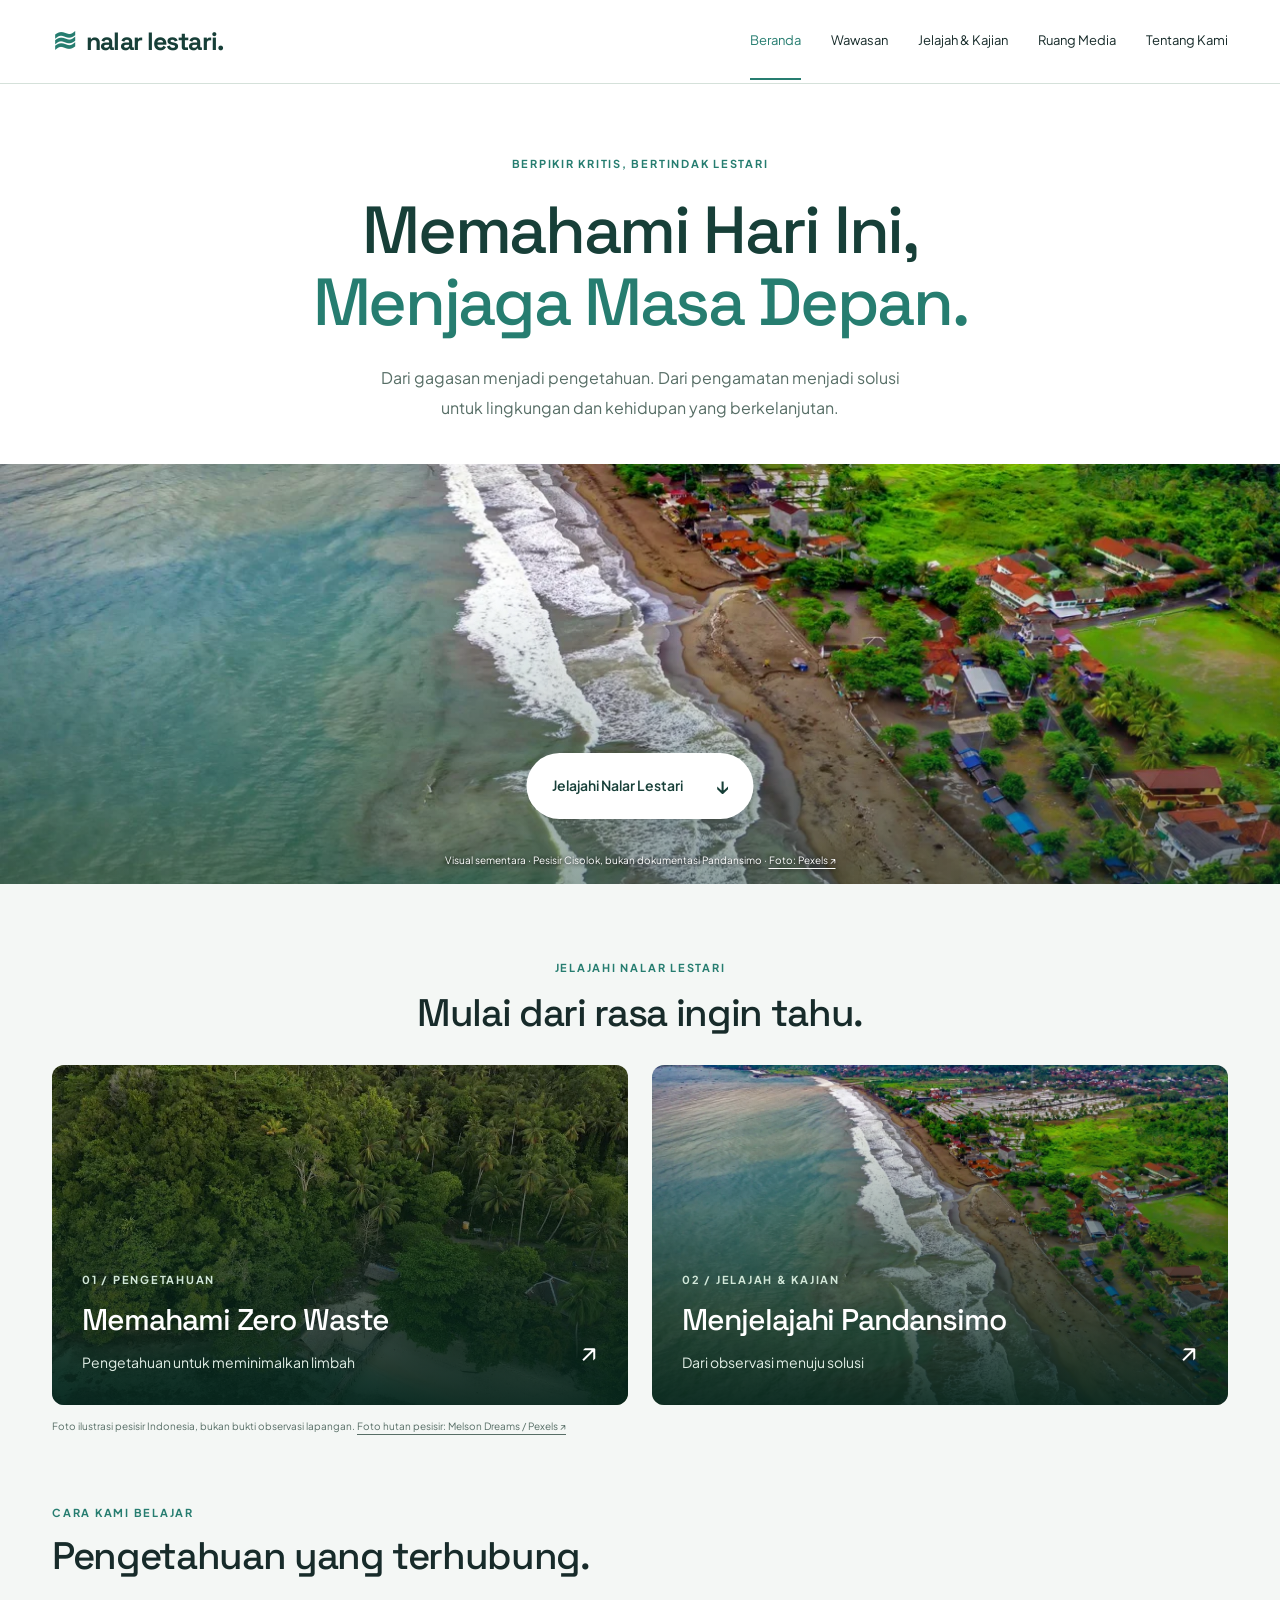
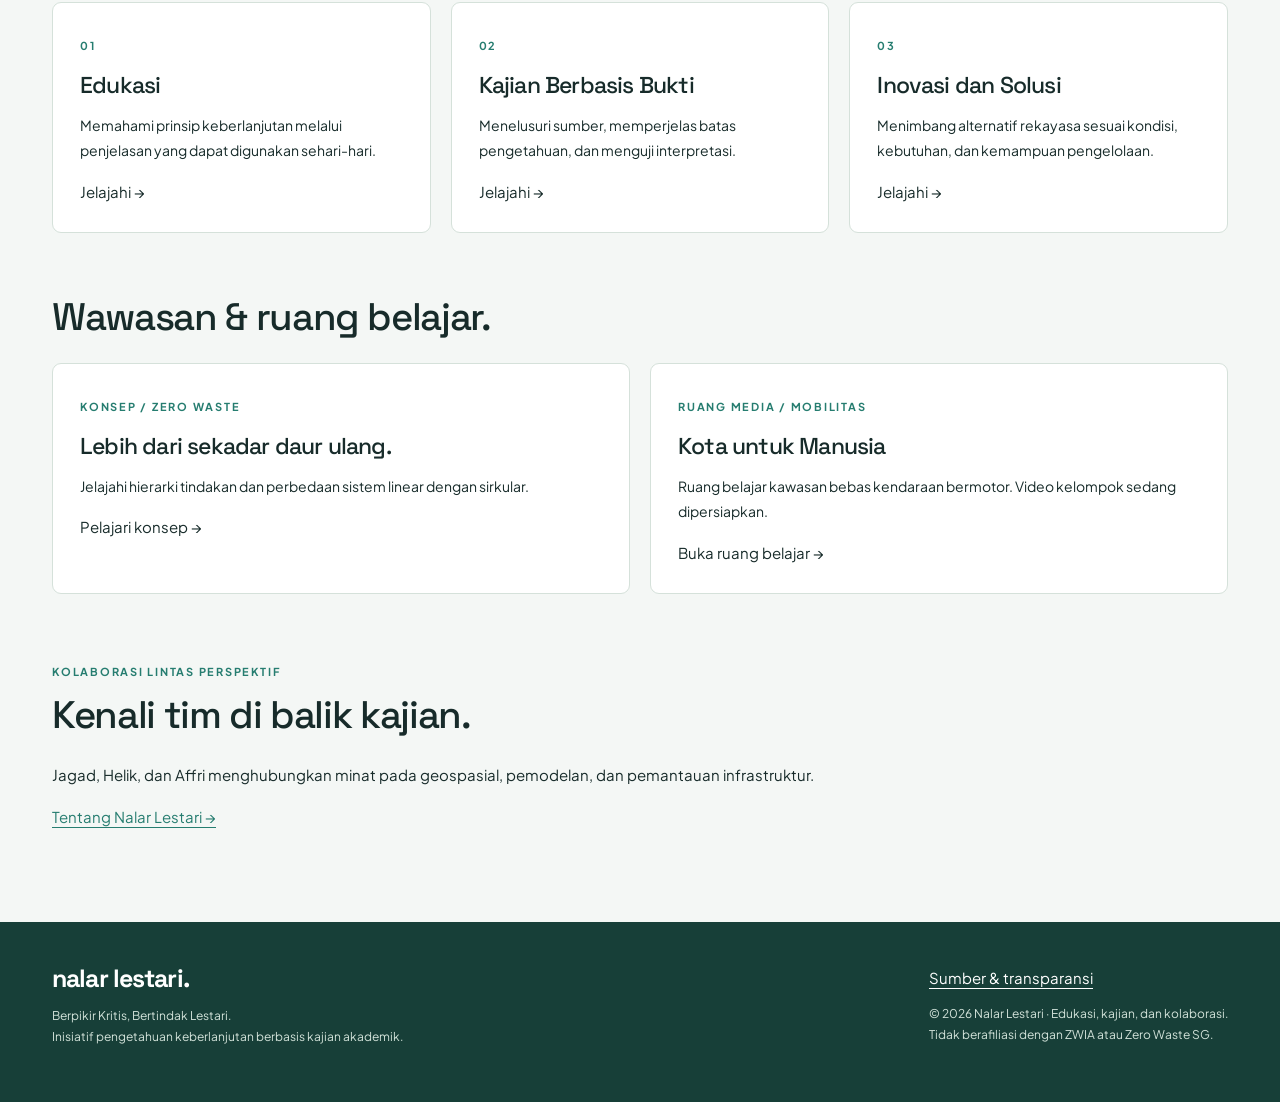
==== index.html @ bd504862 "Percobaan Pertama 1st Nalar Lestari Website" ====
<!doctype html><html lang="id"><head><meta charset="utf-8"><meta name="viewport" content="width=device-width,initial-scale=1"><meta name="theme-color" content="#173f38"><meta name="description" content="Nalar Lestari: edukasi keberlanjutan dan kajian berbasis bukti Pantai Baru–Pandansimo."><title>Nalar Lestari — Berpikir Kritis, Bertindak Lestari</title><link rel="stylesheet" href="style.css"></head><body><a class="skip" href="#main">Langsung ke konten</a><header><div class="wrap"><a href="./" class="wordmark"><span class="symbol" aria-hidden="true">≋</span>nalar lestari.</a><button id="menu" aria-expanded="false" aria-controls="nav" aria-label="Buka navigasi">☰</button><nav id="nav" aria-label="Navigasi utama"><a href="./">Beranda</a><a href="wawasan/">Wawasan</a><a href="kajian/">Jelajah & Kajian</a><a href="media/">Ruang Media</a><a href="tentang/">Tentang Kami</a></nav></div></header><main id="main"><p class="wrap">Memuat kajian…</p></main><noscript><p class="noscript">Aktifkan JavaScript untuk membaca kajian dan menggunakan fitur interaktif.</p></noscript><footer class="footer"><div class="wrap"><div><a class="wordmark" href="./">nalar lestari.</a><p>Berpikir Kritis, Bertindak Lestari.<br>Inisiatif pengetahuan keberlanjutan berbasis kajian akademik.</p></div><div><a href="kajian/pandansimo-zero-waste/#referensi">Sumber & transparansi</a><p>© 2026 Nalar Lestari · Edukasi, kajian, dan kolaborasi.<br>Tidak berafiliasi dengan ZWIA atau Zero Waste SG.</p></div></div></footer><script type="module" src="app.js"></script></body></html>
---- style.css ----
@import url('https://fonts.googleapis.com/css2?family=Plus+Jakarta+Sans:wght@400;500;600;700&family=Space+Grotesk:wght@400;500;600;700&display=swap');
:root{--forest:#173f38;--teal:#267d70;--sage:#a6cdb7;--mist:#f4f7f5;--ink:#172b2a;--muted:#576e66;--line:#d5e1da}*{box-sizing:border-box}body{margin:0;color:var(--ink);background:var(--mist);font:15px/1.8 'Plus Jakarta Sans',sans-serif}h1,h2,h3,.wordmark,.num{font-family:'Space Grotesk',sans-serif;line-height:1.15;letter-spacing:-.035em}h1{font-size:clamp(36px,5.1vw,68px);font-weight:500;margin:20px 0 25px;max-width:940px}h2{font-size:clamp(27px,3vw,40px);font-weight:500;margin:10px 0 24px}h3{font-size:23px;font-weight:500}a{color:var(--teal);text-underline-offset:4px}button,input,select{font:inherit}button,a,input,select,summary{outline-offset:5px}button{cursor:pointer}button:focus-visible,a:focus-visible{outline:3px solid #cb9b43}button,.button{border:1px solid var(--line);border-radius:6px;padding:10px 18px;background:#fff;color:var(--forest);text-decoration:none;display:inline-block;font-weight:600}button:hover,.button:hover{background:#e8f0eb}button[aria-pressed=true],.button.primary{background:var(--forest);color:#fff;border-color:var(--forest)}.wrap{max-width:1240px;margin:auto;padding:0 32px}header{height:84px;background:#fff;border-bottom:1px solid var(--line);position:sticky;top:0;z-index:10}header .wrap{display:flex;align-items:center;justify-content:space-between;height:100%}.wordmark{font-weight:700;font-size:25px;color:var(--forest);text-decoration:none;display:flex;align-items:center;gap:10px}.symbol{font-size:30px;color:var(--teal)}nav{display:flex;gap:30px}nav a{text-decoration:none;font-size:13px;color:var(--ink);padding:26px 0}nav a.active{color:var(--teal);border-bottom:2px solid var(--teal)}#menu{display:none}.eyebrow{font-size:11px;text-transform:uppercase;letter-spacing:.16em;font-weight:700;color:var(--teal)}.hero{padding:55px 0 46px;background:#eaf1ed;border-bottom:1px solid var(--line);position:relative;overflow:hidden}.hero .wrap{position:relative;z-index:1}.hero:after{content:'';width:470px;height:470px;border:1px solid #bfd0c7;border-radius:48% 52% 35% 65%;position:absolute;right:-150px;top:-150px;box-shadow:0 0 0 40px #eaf1ed,0 0 0 41px #d3dfd7,0 0 0 80px #eaf1ed,0 0 0 81px #d3dfd7;transform:rotate(-25deg)}.hero p{max-width:780px;font-size:17px;color:var(--muted)}.breadcrumb{font-size:12px;color:var(--muted);margin-bottom:32px}.breadcrumb a{color:inherit}.badge{font-size:11px;font-weight:600;display:inline-block;background:#dbe9df;color:var(--forest);padding:4px 10px;border-radius:3px;letter-spacing:.02em}.meta{display:flex;gap:22px;flex-wrap:wrap;margin-top:30px;font-size:12px;color:var(--muted)}.layout{display:grid;grid-template-columns:190px minmax(0,1fr);gap:50px;padding-top:55px;padding-bottom:70px}.toc{position:sticky;top:110px;align-self:start;font-size:12px}.toc a{display:block;text-decoration:none;color:var(--muted);padding:9px 0;border-bottom:1px solid var(--line)}.toc a:hover{color:var(--teal)}section{scroll-margin-top:110px;margin-bottom:62px}.intro{font-size:18px}.section-top{display:flex;justify-content:space-between;align-items:end;gap:18px}.section-top h2{margin-bottom:12px}.muted,small{color:var(--muted)}.note{border-left:3px solid var(--teal);background:#e9f0eb;padding:15px 20px;font-size:13px;margin:22px 0}.grid{display:grid;grid-template-columns:repeat(3,minmax(0,1fr));gap:20px}.grid.two{grid-template-columns:repeat(2,minmax(0,1fr))}.card{background:#fff;border:1px solid var(--line);padding:27px;border-radius:9px}.card h3{margin:15px 0}.card p{font-size:14px}.card a{font-weight:600}.dark{background:var(--forest);color:#fff;border:0}.dark p,.dark .eyebrow,.dark small{color:#c0d9ce}.dark a{color:#d4ecd9}.tabs{display:flex;flex-wrap:wrap;gap:8px;margin:20px 0}.timeline{border-left:1px solid #aec6b7;margin:26px 0 0 7px}.timeline details{padding:0 0 18px 25px;position:relative}.timeline details:before{content:'';width:9px;height:9px;background:var(--teal);border:4px solid var(--mist);box-sizing:content-box;border-radius:50%;position:absolute;left:-9px;top:7px}.timeline summary{display:grid;grid-template-columns:125px 1fr;gap:15px;cursor:pointer;list-style:none}.timeline summary:after{content:'+';position:absolute;right:0;color:var(--teal)}.timeline summary strong{padding-right:22px;font-weight:500}.timeline details[open] summary:after{content:'−'}.timeline details p{margin-left:140px;font-size:13px;padding-right:20px}.date{font-size:12px;color:var(--teal);font-weight:600}.source{font-size:12px;display:inline-block;margin-top:8px}.chart{padding:30px;background:#fff;border:1px solid var(--line);border-radius:10px}.chart-row{display:grid;grid-template-columns:145px 1fr 105px;align-items:center;gap:15px;margin:21px 0;width:100%;background:transparent;border:0;padding:0;text-align:left;font-size:13px;font-weight:500}.bar{height:32px;background:#edf2ee;border-radius:3px;overflow:hidden}.bar i{height:100%;background:var(--teal);display:block;transition:width .3s}.chart-row:nth-of-type(2n) .bar i{background:#629a80}.chart-row:hover{background:transparent}.chart-row[aria-pressed=true]{color:var(--forest);background:#edf4ee}.chart-row b{text-align:right;font-size:13px}.warning{font-size:12px;font-weight:600;color:#66552f;background:#f5f0e5;padding:12px 16px}.table-scroll{overflow-x:auto;border:1px solid var(--line);border-radius:8px}table{border-collapse:collapse;width:100%;font-size:12px;background:#fff;min-width:790px}th,td{text-align:left;vertical-align:top;padding:17px;border-bottom:1px solid var(--line)}th{background:#e4eee6;color:var(--forest);font-size:11px;text-transform:uppercase;letter-spacing:.05em}td{min-width:150px}td:first-child{font-weight:600}.flow{display:grid;grid-template-columns:repeat(5,1fr);gap:9px;margin:25px 0}.flow div{background:#e5eee7;border-top:3px solid var(--teal);padding:16px 12px;font-size:12px}.flow strong{display:block;font-size:14px;line-height:1.4;margin-bottom:10px}.flow span{font-size:11px;color:var(--muted)}.explorer{background:#fff;border:1px solid var(--line);border-radius:9px;padding:28px}.explorer-head{display:flex;justify-content:space-between;align-items:center;gap:20px}.explorer select,input[type=search]{padding:12px;background:#fff;border:1px solid #b7cabc;border-radius:5px;max-width:100%;color:var(--ink)}.result-list{display:grid;grid-template-columns:repeat(2,1fr);gap:16px}.result{border-top:1px solid var(--line);padding:20px 0}.result h3{font-size:20px}.result p{font-size:13px}.refs{counter-reset:refs}.ref{padding:18px 0;border-bottom:1px solid var(--line);font-size:13px}.ref small{display:block}.footer{background:var(--forest);color:#d3e3da;padding:42px 0}.footer .wrap{display:flex;justify-content:space-between;gap:30px}.footer a{color:#fff}.footer p{font-size:12px}.home-hero{padding:85px 0}.home-hero h1{max-width:760px}.home-content{padding-top:55px;padding-bottom:30px}.feature{display:grid;grid-template-columns:1.1fr 1fr;gap:35px;align-items:center}.visual{min-height:300px;padding:40px;background:var(--forest);border-radius:10px;color:#d9ebdf;display:flex;flex-direction:column;justify-content:center}.visual .num{font-size:70px;color:#fff}.visual-line{height:1px;background:#598574;margin:15px 0}.article{max-width:850px;margin:55px auto;padding:0 25px}.hierarchy details{background:#fff;border:1px solid var(--line);padding:15px 22px;margin:8px 0;border-left:5px solid var(--teal)}.hierarchy summary{cursor:pointer;font-weight:600}.hierarchy details:last-child{border-left-color:#a7654b}.search-controls{display:flex;gap:15px;flex-wrap:wrap;margin:30px 0}.empty{padding:30px;border:1px dashed #aac3b3;border-radius:6px;color:var(--muted)}.skip{position:absolute;left:-9999px}.skip:focus{left:10px;top:10px;background:#fff;z-index:30}.hidden{display:none!important}.video{aspect-ratio:16/9;background:var(--forest);display:flex;align-items:center;justify-content:center;border-radius:9px;text-align:center;color:#fff;margin:30px 0}.video iframe{width:100%;height:100%;border:0}.section-number{font-size:11px;color:var(--teal);letter-spacing:.1em}.revision{display:flex;gap:25px;border-top:1px solid var(--line);padding:14px 0;font-size:13px}a.card{display:block;color:inherit;text-decoration:none}a.card.dark{color:#fff}a.card:focus-visible{outline:3px solid var(--teal);outline-offset:4px}.card:hover{border-color:#7b9f88}.noscript{padding:30px}.obs-photo{width:100%;max-height:280px;object-fit:contain}footer .wordmark{color:#fff}@media(max-width:850px){nav{gap:15px}.layout{grid-template-columns:1fr;gap:20px}.toc{position:static;display:flex;gap:16px;overflow-x:auto;white-space:nowrap;padding-bottom:15px}.toc .eyebrow{display:none}.toc a{border:0}.grid{grid-template-columns:1fr 1fr}.flow{grid-template-columns:1fr 1fr}.feature{grid-template-columns:1fr}.hero h1{font-size:46px}.wrap{padding:0 24px}}@media(max-width:600px){header{height:70px}.wordmark{font-size:22px}#menu{display:block;padding:4px 10px}nav{display:none;position:absolute;top:70px;left:0;right:0;background:#fff;padding:15px 25px;box-shadow:0 12px 18px #173f3810}nav.open{display:flex;flex-direction:column;gap:0}nav a{padding:12px 0}.hero{padding:32px 0}.hero h1{font-size:37px}.hero p{font-size:15px}.wrap{padding:0 20px}.layout{padding-top:25px}.grid,.grid.two,.result-list{grid-template-columns:1fr}.chart{padding:18px}.chart-row{grid-template-columns:100px 1fr 75px;gap:8px;font-size:11px}.chart-row b{font-size:11px}.timeline summary{grid-template-columns:1fr;gap:0}.timeline details p{margin-left:0}.explorer{padding:20px}.explorer-head{display:block}.flow{grid-template-columns:1fr}.flow div{display:flex;gap:15px;align-items:center}.flow strong{margin:0;min-width:110px}.footer .wrap{display:block}.section-top{display:block}section{margin-bottom:45px}.card{padding:23px}.meta{gap:12px}.home-hero{padding:50px 0}.visual .num{font-size:54px}}@media(prefers-reduced-motion:reduce){*{scroll-behavior:auto!important;transition:none!important}}
/* Photographic homepage composition */
.home-intro{margin:0;padding-top:64px;background:#fff;text-align:center}.home-intro h1{max-width:1000px;margin:20px auto 24px;font-size:clamp(40px,5.2vw,72px);font-weight:500;line-height:1.08;color:var(--forest)}.home-intro h1 span{color:var(--teal)}.home-intro>.wrap>p{font-size:16px;line-height:1.9;color:var(--muted);margin:0 auto 40px}.home-landscape{position:relative;max-width:1440px;height:420px;margin:0 auto;overflow:hidden;background:var(--forest)}.home-landscape>img{width:100%;height:100%;object-fit:cover;object-position:50% 48%;display:block}.landscape-shade{position:absolute;inset:0;background:linear-gradient(180deg,transparent 30%,#082e2870 100%)}.landscape-cta{position:absolute;bottom:65px;left:50%;transform:translateX(-50%);display:flex;align-items:center;gap:32px;white-space:nowrap;background:#fff;color:var(--forest);padding:15px 25px;border-radius:50px;font-size:14px;font-weight:600;text-decoration:none;box-shadow:0 3px 20px #092c2830}.landscape-cta span{font-size:20px}.landscape-cta:hover{background:#e1eee5}.home-landscape figcaption{position:absolute;bottom:15px;left:20px;right:20px;color:#fff;font-size:10px;text-shadow:0 1px 4px #000}.home-landscape figcaption a{color:#fff}.home-content{padding-top:68px}.explore-heading{text-align:center;margin-bottom:30px}.explore-heading h2{margin-top:12px}.explore-grid{display:grid;grid-template-columns:1fr 1fr;gap:24px}.photo-card{position:relative;display:block;min-width:0;height:340px;border-radius:12px;overflow:hidden;background:var(--forest);color:#fff;text-decoration:none}.photo-card>img{width:100%;height:100%;object-fit:cover;display:block;transition:transform .35s}.photo-card:after{content:'';position:absolute;inset:0;background:linear-gradient(180deg,#06251c00 10%,#06251ceb 100%)}.photo-card:hover>img{transform:scale(1.035)}.photo-card-content{position:absolute;z-index:1;bottom:30px;left:30px;right:30px;padding-right:35px}.photo-card .eyebrow{color:#d2e8d9}.photo-card h3{font-size:30px;line-height:1.15;margin:12px 0}.photo-card p{color:#e1eee6;font-size:14px;margin:0}.photo-arrow{position:absolute;right:0;bottom:0;font-size:27px}.image-note{font-size:10px;color:var(--muted);margin-top:12px}.image-note a{color:inherit}@media(max-width:600px){.home-intro{padding-top:38px}.home-intro h1{font-size:39px}.home-intro>.wrap>p{font-size:14px;margin-bottom:28px}.desktop-break{display:none}.home-landscape{height:340px}.home-landscape figcaption{font-size:9px;line-height:1.5}.landscape-cta{bottom:75px;padding:12px 21px}.home-content{padding-top:42px}.explore-grid{grid-template-columns:1fr;gap:18px}.photo-card{height:300px}.photo-card-content{left:24px;right:24px;bottom:24px}.photo-card h3{font-size:27px}}
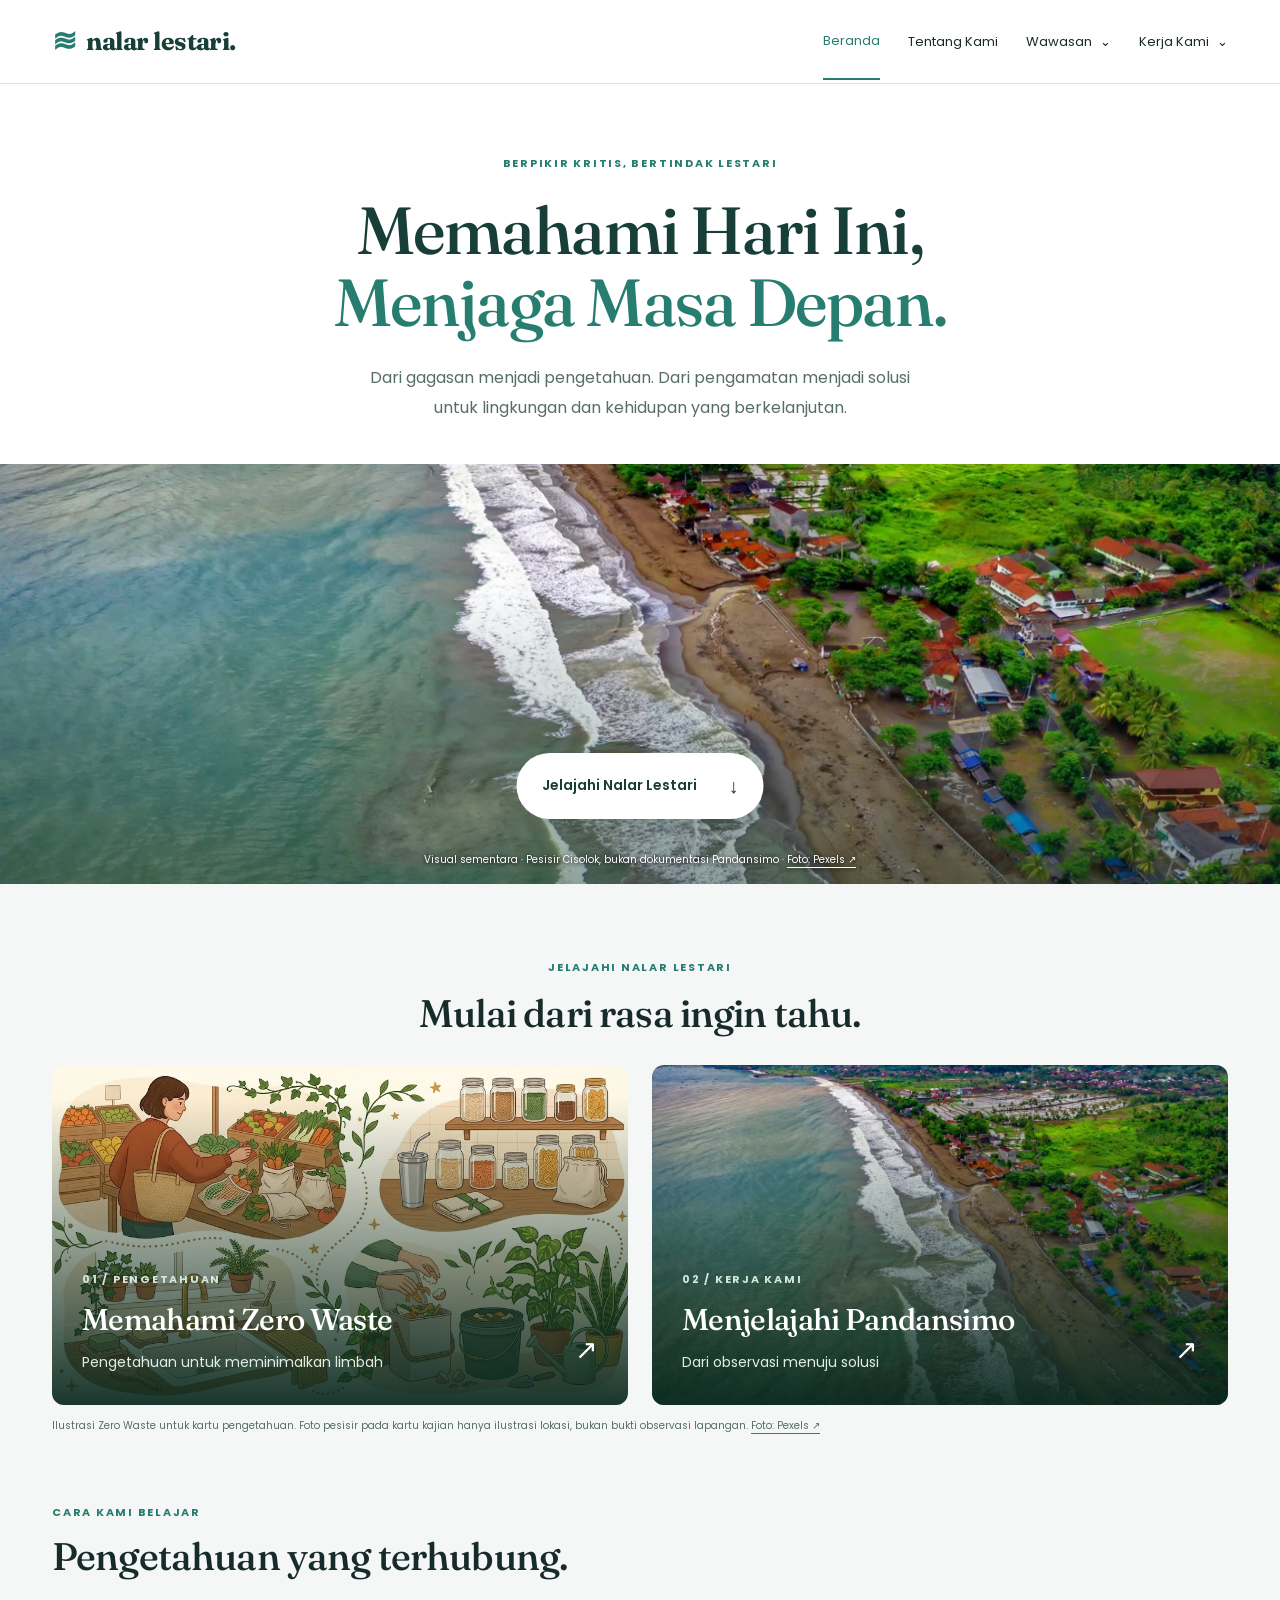
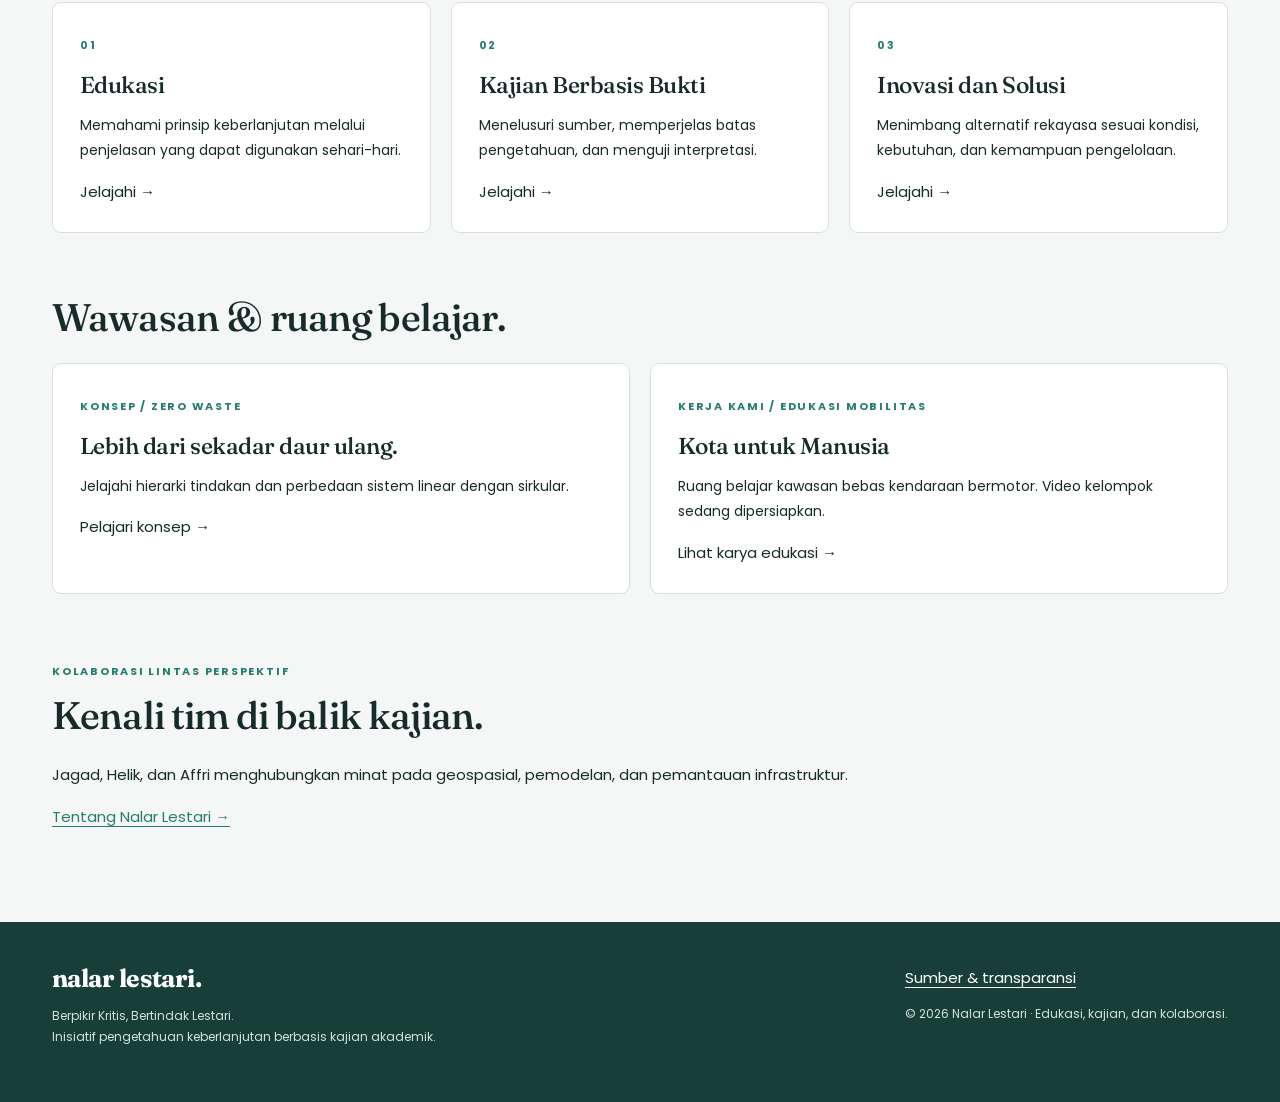
==== commit 68b2f391: "version 2" ====
--- a/index.html
+++ b/index.html
@@ -1 +1 @@
-<!doctype html><html lang="id"><head><meta charset="utf-8"><meta name="viewport" content="width=device-width,initial-scale=1"><meta name="theme-color" content="#173f38"><meta name="description" content="Nalar Lestari: edukasi keberlanjutan dan kajian berbasis bukti Pantai Baru–Pandansimo."><title>Nalar Lestari — Berpikir Kritis, Bertindak Lestari</title><link rel="stylesheet" href="style.css"></head><body><a class="skip" href="#main">Langsung ke konten</a><header><div class="wrap"><a href="./" class="wordmark"><span class="symbol" aria-hidden="true">≋</span>nalar lestari.</a><button id="menu" aria-expanded="false" aria-controls="nav" aria-label="Buka navigasi">☰</button><nav id="nav" aria-label="Navigasi utama"><a href="./">Beranda</a><a href="wawasan/">Wawasan</a><a href="kajian/">Jelajah & Kajian</a><a href="media/">Ruang Media</a><a href="tentang/">Tentang Kami</a></nav></div></header><main id="main"><p class="wrap">Memuat kajian…</p></main><noscript><p class="noscript">Aktifkan JavaScript untuk membaca kajian dan menggunakan fitur interaktif.</p></noscript><footer class="footer"><div class="wrap"><div><a class="wordmark" href="./">nalar lestari.</a><p>Berpikir Kritis, Bertindak Lestari.<br>Inisiatif pengetahuan keberlanjutan berbasis kajian akademik.</p></div><div><a href="kajian/pandansimo-zero-waste/#referensi">Sumber & transparansi</a><p>© 2026 Nalar Lestari · Edukasi, kajian, dan kolaborasi.<br>Tidak berafiliasi dengan ZWIA atau Zero Waste SG.</p></div></div></footer><script type="module" src="app.js"></script></body></html>
+<!doctype html><html lang="id"><head><meta charset="utf-8"><meta name="viewport" content="width=device-width,initial-scale=1"><meta name="theme-color" content="#173f38"><meta name="description" content="Nalar Lestari: edukasi keberlanjutan dan kajian berbasis bukti Pantai Baru Pandansimo."><title>Nalar Lestari — Berpikir Kritis, Bertindak Lestari</title><link rel="stylesheet" href="./style.css"></head><body><a class="skip" href="#main">Langsung ke konten</a><header><div class="wrap"><a href="./" class="wordmark"><span class="symbol" aria-hidden="true">≋</span>nalar lestari.</a><button id="menu" aria-expanded="false" aria-controls="nav" aria-label="Buka navigasi">☰</button><nav id="nav" aria-label="Navigasi utama"><a href="./">Beranda</a><a href="./tentang/">Tentang Kami</a><details class="nav-dropdown" data-section="/wawasan"><summary>Wawasan <span aria-hidden="true">⌄</span></summary><div class="dropdown-panel"><a href="./wawasan/">Semua Wawasan</a><div id="knowledge-menu"></div></div></details><details class="nav-dropdown" data-section="/kerja-kami"><summary>Kerja Kami <span aria-hidden="true">⌄</span></summary><div class="dropdown-panel"><a href="./kerja-kami/">Semua Kerja Kami</a><div id="work-menu"></div></div></details></nav></div></header><main id="main"><p class="wrap">Memuat kajian…</p></main><noscript><p class="noscript">Aktifkan JavaScript untuk membaca kajian dan menggunakan fitur interaktif.</p></noscript><footer class="footer"><div class="wrap"><div><a class="wordmark" href="./">nalar lestari.</a><p>Berpikir Kritis, Bertindak Lestari.<br>Inisiatif pengetahuan keberlanjutan berbasis kajian akademik.</p></div><div><a href="./kerja-kami/pandansimo-zero-waste/#referensi">Sumber & transparansi</a><p>© 2026 Nalar Lestari · Edukasi, kajian, dan kolaborasi.</p></div></div></footer><script type="module" src="./app.js"></script></body></html>
--- a/style.css
+++ b/style.css
@@ -1,4 +1,127 @@
-@import url('https://fonts.googleapis.com/css2?family=Plus+Jakarta+Sans:wght@400;500;600;700&family=Space+Grotesk:wght@400;500;600;700&display=swap');
-:root{--forest:#173f38;--teal:#267d70;--sage:#a6cdb7;--mist:#f4f7f5;--ink:#172b2a;--muted:#576e66;--line:#d5e1da}*{box-sizing:border-box}body{margin:0;color:var(--ink);background:var(--mist);font:15px/1.8 'Plus Jakarta Sans',sans-serif}h1,h2,h3,.wordmark,.num{font-family:'Space Grotesk',sans-serif;line-height:1.15;letter-spacing:-.035em}h1{font-size:clamp(36px,5.1vw,68px);font-weight:500;margin:20px 0 25px;max-width:940px}h2{font-size:clamp(27px,3vw,40px);font-weight:500;margin:10px 0 24px}h3{font-size:23px;font-weight:500}a{color:var(--teal);text-underline-offset:4px}button,input,select{font:inherit}button,a,input,select,summary{outline-offset:5px}button{cursor:pointer}button:focus-visible,a:focus-visible{outline:3px solid #cb9b43}button,.button{border:1px solid var(--line);border-radius:6px;padding:10px 18px;background:#fff;color:var(--forest);text-decoration:none;display:inline-block;font-weight:600}button:hover,.button:hover{background:#e8f0eb}button[aria-pressed=true],.button.primary{background:var(--forest);color:#fff;border-color:var(--forest)}.wrap{max-width:1240px;margin:auto;padding:0 32px}header{height:84px;background:#fff;border-bottom:1px solid var(--line);position:sticky;top:0;z-index:10}header .wrap{display:flex;align-items:center;justify-content:space-between;height:100%}.wordmark{font-weight:700;font-size:25px;color:var(--forest);text-decoration:none;display:flex;align-items:center;gap:10px}.symbol{font-size:30px;color:var(--teal)}nav{display:flex;gap:30px}nav a{text-decoration:none;font-size:13px;color:var(--ink);padding:26px 0}nav a.active{color:var(--teal);border-bottom:2px solid var(--teal)}#menu{display:none}.eyebrow{font-size:11px;text-transform:uppercase;letter-spacing:.16em;font-weight:700;color:var(--teal)}.hero{padding:55px 0 46px;background:#eaf1ed;border-bottom:1px solid var(--line);position:relative;overflow:hidden}.hero .wrap{position:relative;z-index:1}.hero:after{content:'';width:470px;height:470px;border:1px solid #bfd0c7;border-radius:48% 52% 35% 65%;position:absolute;right:-150px;top:-150px;box-shadow:0 0 0 40px #eaf1ed,0 0 0 41px #d3dfd7,0 0 0 80px #eaf1ed,0 0 0 81px #d3dfd7;transform:rotate(-25deg)}.hero p{max-width:780px;font-size:17px;color:var(--muted)}.breadcrumb{font-size:12px;color:var(--muted);margin-bottom:32px}.breadcrumb a{color:inherit}.badge{font-size:11px;font-weight:600;display:inline-block;background:#dbe9df;color:var(--forest);padding:4px 10px;border-radius:3px;letter-spacing:.02em}.meta{display:flex;gap:22px;flex-wrap:wrap;margin-top:30px;font-size:12px;color:var(--muted)}.layout{display:grid;grid-template-columns:190px minmax(0,1fr);gap:50px;padding-top:55px;padding-bottom:70px}.toc{position:sticky;top:110px;align-self:start;font-size:12px}.toc a{display:block;text-decoration:none;color:var(--muted);padding:9px 0;border-bottom:1px solid var(--line)}.toc a:hover{color:var(--teal)}section{scroll-margin-top:110px;margin-bottom:62px}.intro{font-size:18px}.section-top{display:flex;justify-content:space-between;align-items:end;gap:18px}.section-top h2{margin-bottom:12px}.muted,small{color:var(--muted)}.note{border-left:3px solid var(--teal);background:#e9f0eb;padding:15px 20px;font-size:13px;margin:22px 0}.grid{display:grid;grid-template-columns:repeat(3,minmax(0,1fr));gap:20px}.grid.two{grid-template-columns:repeat(2,minmax(0,1fr))}.card{background:#fff;border:1px solid var(--line);padding:27px;border-radius:9px}.card h3{margin:15px 0}.card p{font-size:14px}.card a{font-weight:600}.dark{background:var(--forest);color:#fff;border:0}.dark p,.dark .eyebrow,.dark small{color:#c0d9ce}.dark a{color:#d4ecd9}.tabs{display:flex;flex-wrap:wrap;gap:8px;margin:20px 0}.timeline{border-left:1px solid #aec6b7;margin:26px 0 0 7px}.timeline details{padding:0 0 18px 25px;position:relative}.timeline details:before{content:'';width:9px;height:9px;background:var(--teal);border:4px solid var(--mist);box-sizing:content-box;border-radius:50%;position:absolute;left:-9px;top:7px}.timeline summary{display:grid;grid-template-columns:125px 1fr;gap:15px;cursor:pointer;list-style:none}.timeline summary:after{content:'+';position:absolute;right:0;color:var(--teal)}.timeline summary strong{padding-right:22px;font-weight:500}.timeline details[open] summary:after{content:'−'}.timeline details p{margin-left:140px;font-size:13px;padding-right:20px}.date{font-size:12px;color:var(--teal);font-weight:600}.source{font-size:12px;display:inline-block;margin-top:8px}.chart{padding:30px;background:#fff;border:1px solid var(--line);border-radius:10px}.chart-row{display:grid;grid-template-columns:145px 1fr 105px;align-items:center;gap:15px;margin:21px 0;width:100%;background:transparent;border:0;padding:0;text-align:left;font-size:13px;font-weight:500}.bar{height:32px;background:#edf2ee;border-radius:3px;overflow:hidden}.bar i{height:100%;background:var(--teal);display:block;transition:width .3s}.chart-row:nth-of-type(2n) .bar i{background:#629a80}.chart-row:hover{background:transparent}.chart-row[aria-pressed=true]{color:var(--forest);background:#edf4ee}.chart-row b{text-align:right;font-size:13px}.warning{font-size:12px;font-weight:600;color:#66552f;background:#f5f0e5;padding:12px 16px}.table-scroll{overflow-x:auto;border:1px solid var(--line);border-radius:8px}table{border-collapse:collapse;width:100%;font-size:12px;background:#fff;min-width:790px}th,td{text-align:left;vertical-align:top;padding:17px;border-bottom:1px solid var(--line)}th{background:#e4eee6;color:var(--forest);font-size:11px;text-transform:uppercase;letter-spacing:.05em}td{min-width:150px}td:first-child{font-weight:600}.flow{display:grid;grid-template-columns:repeat(5,1fr);gap:9px;margin:25px 0}.flow div{background:#e5eee7;border-top:3px solid var(--teal);padding:16px 12px;font-size:12px}.flow strong{display:block;font-size:14px;line-height:1.4;margin-bottom:10px}.flow span{font-size:11px;color:var(--muted)}.explorer{background:#fff;border:1px solid var(--line);border-radius:9px;padding:28px}.explorer-head{display:flex;justify-content:space-between;align-items:center;gap:20px}.explorer select,input[type=search]{padding:12px;background:#fff;border:1px solid #b7cabc;border-radius:5px;max-width:100%;color:var(--ink)}.result-list{display:grid;grid-template-columns:repeat(2,1fr);gap:16px}.result{border-top:1px solid var(--line);padding:20px 0}.result h3{font-size:20px}.result p{font-size:13px}.refs{counter-reset:refs}.ref{padding:18px 0;border-bottom:1px solid var(--line);font-size:13px}.ref small{display:block}.footer{background:var(--forest);color:#d3e3da;padding:42px 0}.footer .wrap{display:flex;justify-content:space-between;gap:30px}.footer a{color:#fff}.footer p{font-size:12px}.home-hero{padding:85px 0}.home-hero h1{max-width:760px}.home-content{padding-top:55px;padding-bottom:30px}.feature{display:grid;grid-template-columns:1.1fr 1fr;gap:35px;align-items:center}.visual{min-height:300px;padding:40px;background:var(--forest);border-radius:10px;color:#d9ebdf;display:flex;flex-direction:column;justify-content:center}.visual .num{font-size:70px;color:#fff}.visual-line{height:1px;background:#598574;margin:15px 0}.article{max-width:850px;margin:55px auto;padding:0 25px}.hierarchy details{background:#fff;border:1px solid var(--line);padding:15px 22px;margin:8px 0;border-left:5px solid var(--teal)}.hierarchy summary{cursor:pointer;font-weight:600}.hierarchy details:last-child{border-left-color:#a7654b}.search-controls{display:flex;gap:15px;flex-wrap:wrap;margin:30px 0}.empty{padding:30px;border:1px dashed #aac3b3;border-radius:6px;color:var(--muted)}.skip{position:absolute;left:-9999px}.skip:focus{left:10px;top:10px;background:#fff;z-index:30}.hidden{display:none!important}.video{aspect-ratio:16/9;background:var(--forest);display:flex;align-items:center;justify-content:center;border-radius:9px;text-align:center;color:#fff;margin:30px 0}.video iframe{width:100%;height:100%;border:0}.section-number{font-size:11px;color:var(--teal);letter-spacing:.1em}.revision{display:flex;gap:25px;border-top:1px solid var(--line);padding:14px 0;font-size:13px}a.card{display:block;color:inherit;text-decoration:none}a.card.dark{color:#fff}a.card:focus-visible{outline:3px solid var(--teal);outline-offset:4px}.card:hover{border-color:#7b9f88}.noscript{padding:30px}.obs-photo{width:100%;max-height:280px;object-fit:contain}footer .wordmark{color:#fff}@media(max-width:850px){nav{gap:15px}.layout{grid-template-columns:1fr;gap:20px}.toc{position:static;display:flex;gap:16px;overflow-x:auto;white-space:nowrap;padding-bottom:15px}.toc .eyebrow{display:none}.toc a{border:0}.grid{grid-template-columns:1fr 1fr}.flow{grid-template-columns:1fr 1fr}.feature{grid-template-columns:1fr}.hero h1{font-size:46px}.wrap{padding:0 24px}}@media(max-width:600px){header{height:70px}.wordmark{font-size:22px}#menu{display:block;padding:4px 10px}nav{display:none;position:absolute;top:70px;left:0;right:0;background:#fff;padding:15px 25px;box-shadow:0 12px 18px #173f3810}nav.open{display:flex;flex-direction:column;gap:0}nav a{padding:12px 0}.hero{padding:32px 0}.hero h1{font-size:37px}.hero p{font-size:15px}.wrap{padding:0 20px}.layout{padding-top:25px}.grid,.grid.two,.result-list{grid-template-columns:1fr}.chart{padding:18px}.chart-row{grid-template-columns:100px 1fr 75px;gap:8px;font-size:11px}.chart-row b{font-size:11px}.timeline summary{grid-template-columns:1fr;gap:0}.timeline details p{margin-left:0}.explorer{padding:20px}.explorer-head{display:block}.flow{grid-template-columns:1fr}.flow div{display:flex;gap:15px;align-items:center}.flow strong{margin:0;min-width:110px}.footer .wrap{display:block}.section-top{display:block}section{margin-bottom:45px}.card{padding:23px}.meta{gap:12px}.home-hero{padding:50px 0}.visual .num{font-size:54px}}@media(prefers-reduced-motion:reduce){*{scroll-behavior:auto!important;transition:none!important}}
+@import url('https://fonts.googleapis.com/css2?family=Fraunces:opsz,wght@9..144,400;9..144,500;9..144,600;9..144,700&family=Poppins:wght@400;500;600;700&display=swap');
+:root{--forest:#173f38;--teal:#267d70;--sage:#a6cdb7;--mist:#f4f7f5;--ink:#172b2a;--muted:#576e66;--line:#d5e1da}*{box-sizing:border-box}body{margin:0;color:var(--ink);background:var(--mist);font:15px/1.8 'Poppins',sans-serif}h1,h2,h3,.wordmark,.num{font-family:'Fraunces',serif;line-height:1.15;letter-spacing:-.022em}h1{font-size:clamp(36px,5.1vw,68px);font-weight:500;margin:20px 0 25px;max-width:940px}h2{font-size:clamp(27px,3vw,40px);font-weight:500;margin:10px 0 24px}h3{font-size:23px;font-weight:500}a{color:var(--teal);text-underline-offset:4px}button,input,select{font:inherit}button,a,input,select,summary{outline-offset:5px}button{cursor:pointer}button:focus-visible,a:focus-visible{outline:3px solid #cb9b43}button,.button{border:1px solid var(--line);border-radius:6px;padding:10px 18px;background:#fff;color:var(--forest);text-decoration:none;display:inline-block;font-weight:600}button:hover,.button:hover{background:#e8f0eb}button[aria-pressed=true],.button.primary{background:var(--forest);color:#fff;border-color:var(--forest)}.wrap{max-width:1240px;margin:auto;padding:0 32px}header{height:84px;background:#fff;border-bottom:1px solid var(--line);position:sticky;top:0;z-index:10}header .wrap{display:flex;align-items:center;justify-content:space-between;height:100%}.wordmark{font-weight:700;font-size:25px;color:var(--forest);text-decoration:none;display:flex;align-items:center;gap:10px}.symbol{font-size:30px;color:var(--teal)}nav{display:flex;gap:30px}nav a{text-decoration:none;font-size:13px;color:var(--ink);padding:26px 0}nav a.active{color:var(--teal);border-bottom:2px solid var(--teal)}#menu{display:none}.eyebrow{font-size:11px;text-transform:uppercase;letter-spacing:.16em;font-weight:700;color:var(--teal)}.hero{padding:55px 0 46px;background:#eaf1ed;border-bottom:1px solid var(--line);position:relative;overflow:hidden}.hero .wrap{position:relative;z-index:1}.hero:after{content:'';width:470px;height:470px;border:1px solid #bfd0c7;border-radius:48% 52% 35% 65%;position:absolute;right:-150px;top:-150px;box-shadow:0 0 0 40px #eaf1ed,0 0 0 41px #d3dfd7,0 0 0 80px #eaf1ed,0 0 0 81px #d3dfd7;transform:rotate(-25deg)}.hero p{max-width:780px;font-size:17px;color:var(--muted)}.breadcrumb{font-size:12px;color:var(--muted);margin-bottom:32px}.breadcrumb a{color:inherit}.badge{font-size:11px;font-weight:600;display:inline-block;background:#dbe9df;color:var(--forest);padding:4px 10px;border-radius:3px;letter-spacing:.02em}.meta{display:flex;gap:22px;flex-wrap:wrap;margin-top:30px;font-size:12px;color:var(--muted)}.layout{display:grid;grid-template-columns:190px minmax(0,1fr);gap:50px;padding-top:55px;padding-bottom:70px}.toc{position:sticky;top:110px;align-self:start;font-size:12px}.toc a{display:block;text-decoration:none;color:var(--muted);padding:9px 0;border-bottom:1px solid var(--line)}.toc a:hover{color:var(--teal)}section{scroll-margin-top:110px;margin-bottom:62px}.intro{font-size:18px}.section-top{display:flex;justify-content:space-between;align-items:end;gap:18px}.section-top h2{margin-bottom:12px}.muted,small{color:var(--muted)}.note{border-left:3px solid var(--teal);background:#e9f0eb;padding:15px 20px;font-size:13px;margin:22px 0}.grid{display:grid;grid-template-columns:repeat(3,minmax(0,1fr));gap:20px}.grid.two{grid-template-columns:repeat(2,minmax(0,1fr))}.card{background:#fff;border:1px solid var(--line);padding:27px;border-radius:9px}.card h3{margin:15px 0}.card p{font-size:14px}.card a{font-weight:600}.dark{background:var(--forest);color:#fff;border:0}.dark p,.dark .eyebrow,.dark small{color:#c0d9ce}.dark a{color:#d4ecd9}.tabs{display:flex;flex-wrap:wrap;gap:8px;margin:20px 0}.timeline{border-left:1px solid #aec6b7;margin:26px 0 0 7px}.timeline details{padding:0 0 18px 25px;position:relative}.timeline details:before{content:'';width:9px;height:9px;background:var(--teal);border:4px solid var(--mist);box-sizing:content-box;border-radius:50%;position:absolute;left:-9px;top:7px}.timeline summary{display:grid;grid-template-columns:125px 1fr;gap:15px;cursor:pointer;list-style:none}.timeline summary:after{content:'+';position:absolute;right:0;color:var(--teal)}.timeline summary strong{padding-right:22px;font-weight:500}.timeline details[open] summary:after{content:'−'}.timeline details p{margin-left:140px;font-size:13px;padding-right:20px}.date{font-size:12px;color:var(--teal);font-weight:600}.source{font-size:12px;display:inline-block;margin-top:8px}.chart{padding:30px;background:#fff;border:1px solid var(--line);border-radius:10px}.chart-row{display:grid;grid-template-columns:145px 1fr 105px;align-items:center;gap:15px;margin:21px 0;width:100%;background:transparent;border:0;padding:0;text-align:left;font-size:13px;font-weight:500}.bar{height:32px;background:#edf2ee;border-radius:3px;overflow:hidden}.bar i{height:100%;background:var(--teal);display:block;transition:width .3s}.chart-row:nth-of-type(2n) .bar i{background:#629a80}.chart-row:hover{background:transparent}.chart-row[aria-pressed=true]{color:var(--forest);background:#edf4ee}.chart-row b{text-align:right;font-size:13px}.warning{font-size:12px;font-weight:600;color:#66552f;background:#f5f0e5;padding:12px 16px}.table-scroll{overflow-x:auto;border:1px solid var(--line);border-radius:8px}table{border-collapse:collapse;width:100%;font-size:12px;background:#fff;min-width:790px}th,td{text-align:left;vertical-align:top;padding:17px;border-bottom:1px solid var(--line)}th{background:#e4eee6;color:var(--forest);font-size:11px;text-transform:uppercase;letter-spacing:.05em}td{min-width:150px}td:first-child{font-weight:600}.flow{display:grid;grid-template-columns:repeat(5,1fr);gap:9px;margin:25px 0}.flow div{background:#e5eee7;border-top:3px solid var(--teal);padding:16px 12px;font-size:12px}.flow strong{display:block;font-size:14px;line-height:1.4;margin-bottom:10px}.flow span{font-size:11px;color:var(--muted)}.explorer{background:#fff;border:1px solid var(--line);border-radius:9px;padding:28px}.explorer-head{display:flex;justify-content:space-between;align-items:center;gap:20px}.explorer select,input[type=search]{padding:12px;background:#fff;border:1px solid #b7cabc;border-radius:5px;max-width:100%;color:var(--ink)}.result-list{display:grid;grid-template-columns:repeat(2,1fr);gap:16px}.result{border-top:1px solid var(--line);padding:20px 0}.result h3{font-size:20px}.result p{font-size:13px}.refs{counter-reset:refs}.ref{padding:18px 0;border-bottom:1px solid var(--line);font-size:13px}.ref small{display:block}.footer{background:var(--forest);color:#d3e3da;padding:42px 0}.footer .wrap{display:flex;justify-content:space-between;gap:30px}.footer a{color:#fff}.footer p{font-size:12px}.home-hero{padding:85px 0}.home-hero h1{max-width:760px}.home-content{padding-top:55px;padding-bottom:30px}.feature{display:grid;grid-template-columns:1.1fr 1fr;gap:35px;align-items:center}.visual{min-height:300px;padding:40px;background:var(--forest);border-radius:10px;color:#d9ebdf;display:flex;flex-direction:column;justify-content:center}.visual .num{font-size:70px;color:#fff}.visual-line{height:1px;background:#598574;margin:15px 0}.article{max-width:850px;margin:55px auto;padding:0 25px}.hierarchy details{background:#fff;border:1px solid var(--line);padding:15px 22px;margin:8px 0;border-left:5px solid var(--teal)}.hierarchy summary{cursor:pointer;font-weight:600}.hierarchy details:last-child{border-left-color:#a7654b}.search-controls{display:flex;gap:15px;flex-wrap:wrap;margin:30px 0}.empty{padding:30px;border:1px dashed #aac3b3;border-radius:6px;color:var(--muted)}.skip{position:absolute;left:-9999px}.skip:focus{left:10px;top:10px;background:#fff;z-index:30}.hidden{display:none!important}.video{aspect-ratio:16/9;background:var(--forest);display:flex;align-items:center;justify-content:center;border-radius:9px;text-align:center;color:#fff;margin:30px 0}.video iframe{width:100%;height:100%;border:0}.section-number{font-size:11px;color:var(--teal);letter-spacing:.1em}.revision{display:flex;gap:25px;border-top:1px solid var(--line);padding:14px 0;font-size:13px}a.card{display:block;color:inherit;text-decoration:none}a.card.dark{color:#fff}a.card:focus-visible{outline:3px solid var(--teal);outline-offset:4px}.card:hover{border-color:#7b9f88}.noscript{padding:30px}.obs-photo{width:100%;max-height:280px;object-fit:contain}footer .wordmark{color:#fff}@media(max-width:850px){nav{gap:15px}.layout{grid-template-columns:1fr;gap:20px}.toc{position:static;display:flex;gap:16px;overflow-x:auto;white-space:nowrap;padding-bottom:15px}.toc .eyebrow{display:none}.toc a{border:0}.grid{grid-template-columns:1fr 1fr}.flow{grid-template-columns:1fr 1fr}.feature{grid-template-columns:1fr}.hero h1{font-size:46px}.wrap{padding:0 24px}}@media(max-width:600px){header{height:70px}.wordmark{font-size:22px}#menu{display:block;padding:4px 10px}nav{display:none;position:absolute;top:70px;left:0;right:0;background:#fff;padding:15px 25px;box-shadow:0 12px 18px #173f3810}nav.open{display:flex;flex-direction:column;gap:0}nav a{padding:12px 0}.hero{padding:32px 0}.hero h1{font-size:37px}.hero p{font-size:15px}.wrap{padding:0 20px}.layout{padding-top:25px}.grid,.grid.two,.result-list{grid-template-columns:1fr}.chart{padding:18px}.chart-row{grid-template-columns:100px 1fr 75px;gap:8px;font-size:11px}.chart-row b{font-size:11px}.timeline summary{grid-template-columns:1fr;gap:0}.timeline details p{margin-left:0}.explorer{padding:20px}.explorer-head{display:block}.flow{grid-template-columns:1fr}.flow div{display:flex;gap:15px;align-items:center}.flow strong{margin:0;min-width:110px}.footer .wrap{display:block}.section-top{display:block}section{margin-bottom:45px}.card{padding:23px}.meta{gap:12px}.home-hero{padding:50px 0}.visual .num{font-size:54px}}@media(prefers-reduced-motion:reduce){*{scroll-behavior:auto!important;transition:none!important}}
 /* Photographic homepage composition */
 .home-intro{margin:0;padding-top:64px;background:#fff;text-align:center}.home-intro h1{max-width:1000px;margin:20px auto 24px;font-size:clamp(40px,5.2vw,72px);font-weight:500;line-height:1.08;color:var(--forest)}.home-intro h1 span{color:var(--teal)}.home-intro>.wrap>p{font-size:16px;line-height:1.9;color:var(--muted);margin:0 auto 40px}.home-landscape{position:relative;max-width:1440px;height:420px;margin:0 auto;overflow:hidden;background:var(--forest)}.home-landscape>img{width:100%;height:100%;object-fit:cover;object-position:50% 48%;display:block}.landscape-shade{position:absolute;inset:0;background:linear-gradient(180deg,transparent 30%,#082e2870 100%)}.landscape-cta{position:absolute;bottom:65px;left:50%;transform:translateX(-50%);display:flex;align-items:center;gap:32px;white-space:nowrap;background:#fff;color:var(--forest);padding:15px 25px;border-radius:50px;font-size:14px;font-weight:600;text-decoration:none;box-shadow:0 3px 20px #092c2830}.landscape-cta span{font-size:20px}.landscape-cta:hover{background:#e1eee5}.home-landscape figcaption{position:absolute;bottom:15px;left:20px;right:20px;color:#fff;font-size:10px;text-shadow:0 1px 4px #000}.home-landscape figcaption a{color:#fff}.home-content{padding-top:68px}.explore-heading{text-align:center;margin-bottom:30px}.explore-heading h2{margin-top:12px}.explore-grid{display:grid;grid-template-columns:1fr 1fr;gap:24px}.photo-card{position:relative;display:block;min-width:0;height:340px;border-radius:12px;overflow:hidden;background:var(--forest);color:#fff;text-decoration:none}.photo-card>img{width:100%;height:100%;object-fit:cover;display:block;transition:transform .35s}.photo-card:after{content:'';position:absolute;inset:0;background:linear-gradient(180deg,#06251c00 10%,#06251ceb 100%)}.photo-card:hover>img{transform:scale(1.035)}.photo-card-content{position:absolute;z-index:1;bottom:30px;left:30px;right:30px;padding-right:35px}.photo-card .eyebrow{color:#d2e8d9}.photo-card h3{font-size:30px;line-height:1.15;margin:12px 0}.photo-card p{color:#e1eee6;font-size:14px;margin:0}.photo-arrow{position:absolute;right:0;bottom:0;font-size:27px}.image-note{font-size:10px;color:var(--muted);margin-top:12px}.image-note a{color:inherit}@media(max-width:600px){.home-intro{padding-top:38px}.home-intro h1{font-size:39px}.home-intro>.wrap>p{font-size:14px;margin-bottom:28px}.desktop-break{display:none}.home-landscape{height:340px}.home-landscape figcaption{font-size:9px;line-height:1.5}.landscape-cta{bottom:75px;padding:12px 21px}.home-content{padding-top:42px}.explore-grid{grid-template-columns:1fr;gap:18px}.photo-card{height:300px}.photo-card-content{left:24px;right:24px;bottom:24px}.photo-card h3{font-size:27px}}
+/* Navigation: native disclosures support touch and keyboard. */
+nav{align-items:center;gap:28px}.nav-dropdown{position:relative}.nav-dropdown summary{font-size:13px;cursor:pointer;list-style:none;padding:26px 0;display:flex;align-items:center;gap:8px}.nav-dropdown summary::-webkit-details-marker{display:none}.nav-dropdown.section-active>summary{color:var(--teal);border-bottom:2px solid var(--teal)}.nav-dropdown[open]>summary span{transform:rotate(180deg)}.dropdown-panel{position:absolute;top:100%;right:0;min-width:265px;background:#fff;border:1px solid var(--line);border-radius:9px;padding:10px;box-shadow:0 12px 30px #173f3820}.dropdown-panel a{display:block;padding:12px 14px;border:0;border-radius:5px;line-height:1.5}.dropdown-panel a:hover,.dropdown-panel a.active{background:#eaf1ed}.hierarchy-visual{display:grid;grid-template-columns:minmax(0,1.1fr) minmax(0,1fr);gap:25px;align-items:start;margin:28px 0}.hierarchy-stack{display:flex;flex-direction:column;align-items:center;gap:7px}.hierarchy-direction{font-size:11px;text-align:center;margin:0 0 10px;color:var(--muted)}.hierarchy-step{border:2px solid transparent;display:flex;align-items:center;justify-content:center;gap:9px;width:100%;min-height:58px;border-radius:7px;color:#fff;background:#173f38;padding:10px 12px;font-size:12px;line-height:1.4;transition:transform .15s}.hierarchy-step:hover{transform:translateY(-2px);background:#173f38;color:#fff}.hierarchy-step[aria-pressed=true]{border-color:#172b2a;box-shadow:0 0 0 3px #fff,0 0 0 5px #267d70}.step-number{font-size:10px;opacity:.8}.step-1{width:92%;background:#246652}.step-2{width:84%;background:#327b65}.step-3{width:76%;background:#a9cba9;color:#173f38}.step-4{width:68%;background:#e3d29a;color:#443918}.step-5{width:60%;background:#d9b18d;color:#49301f}.step-6{width:100%;margin-top:16px;flex-wrap:wrap;border:1px dashed #a14d45;background:#f5e7e4;color:#853d35}.step-6 small{width:100%;color:inherit;font-size:10px}.hierarchy-detail{padding:25px;background:#fff;border:1px solid var(--line);border-radius:10px;position:sticky;top:110px}.hierarchy-detail h3{font-size:27px}.hierarchy-detail p{font-size:14px}.hierarchy-detail strong{font-size:12px}.hierarchy-detail .note{margin:20px 0}.hierarchy-detail small{font-size:12px}@media(max-width:700px){.hierarchy-visual{grid-template-columns:1fr}.hierarchy-detail{position:static}.hierarchy-step{font-size:13px}.hierarchy-stack{max-width:480px;width:100%;margin:auto}}@media(max-width:600px){nav{align-items:stretch}.nav-dropdown summary{padding:12px 0}.dropdown-panel{position:static;box-shadow:none;min-width:0;margin:0 0 10px;border-radius:5px;background:#f4f7f5}.dropdown-panel a{padding:10px 14px}.nav-dropdown.section-active>summary{border:0}nav.open{max-height:calc(100dvh - 70px);overflow-y:auto}}
+
+/* Visual learning diagrams and aligned in-page outline */
+.source{font-size:inherit}
+.toc a{line-height:1.5;padding:10px 0}
+.system-diagram{margin:0 0 24px;padding:20px;background:#f4f7f5;border:1px solid var(--line);border-radius:9px}
+.linear-diagram{display:grid;grid-template-columns:minmax(0,1fr) auto minmax(0,1fr) auto minmax(0,1fr) auto minmax(0,1fr);align-items:center;gap:10px}
+.system-node{position:relative;min-width:0;min-height:105px;padding:14px 12px;display:flex;flex-direction:column;justify-content:center;gap:4px;border:1px solid #cad9cf;border-radius:8px;background:#fff;text-align:center}
+.system-node b{font-size:10px;letter-spacing:.12em;color:var(--teal)}
+.system-node strong{font-size:14px;line-height:1.3;color:var(--ink)}
+.system-node small{font-size:11px;line-height:1.4}
+.system-arrow{font-size:22px;font-weight:700;color:var(--teal)}
+.linear-diagram .discard{background:#f5e7e4;border-color:#d9b0a9}
+.linear-diagram .discard b,.linear-diagram .discard strong{color:#853d35}
+.circular-diagram{position:relative;max-width:520px;margin-left:auto;margin-right:auto;padding:24px}
+.cycle-grid{display:grid;grid-template-columns:1fr 1fr;gap:40px 78px}
+.cycle-grid .system-node{z-index:1}
+.cycle-arrow{position:absolute;z-index:2;color:var(--teal);font-size:24px;font-weight:700;line-height:1}
+.cycle-one .cycle-arrow{right:-58px;top:38px}
+.cycle-two .cycle-arrow{right:calc(50% - 8px);bottom:-34px}
+.cycle-three .cycle-arrow{left:-58px;top:38px}
+.cycle-four .cycle-arrow{left:calc(50% - 8px);top:-34px}
+.cycle-center{position:absolute;left:50%;top:50%;transform:translate(-50%,-50%);z-index:0;width:84px;height:84px;border:1px dashed #8ab29d;border-radius:50%;display:flex;flex-direction:column;align-items:center;justify-content:center;background:#e5efe8;color:var(--teal);font-size:28px;line-height:1}
+.cycle-center span{font-size:9px;text-align:center;line-height:1.3;color:var(--forest)}
+#system-view h3{margin-top:8px}
+@media(max-width:700px){.linear-diagram{grid-template-columns:1fr;gap:5px}.linear-diagram .system-node{min-height:72px}.linear-diagram .system-arrow{justify-self:center;transform:rotate(90deg);font-size:18px}.circular-diagram{padding:18px 12px}.cycle-grid{gap:40px 44px}.cycle-one .cycle-arrow{right:-37px}.cycle-three .cycle-arrow{left:-37px}.cycle-center{width:70px;height:70px}}
+
+/* Tentang Kami */
+.about-page{padding-top:65px;padding-bottom:22px}
+.about-intro{display:grid;grid-template-columns:minmax(0,1.5fr) minmax(260px,.75fr);gap:65px;align-items:start}
+.about-intro>div p{max-width:760px}
+.about-identity{background:#e5efe8;border:1px solid #d2e2d7;border-radius:12px;padding:28px 30px}
+.about-identity>div{padding:19px 0;border-bottom:1px solid #c9dbcf}
+.about-identity>div:last-child{border-bottom:0;padding-bottom:0}
+.about-identity strong{font-family:'Fraunces',serif;font-size:21px;line-height:1.2;color:var(--forest)}
+.about-identity p{font-size:13px;line-height:1.65;margin:8px 0}
+.about-identity a{font-size:12px;font-weight:700}
+.about-vision{background:var(--forest);color:#fff;padding:50px 55px;border-radius:14px;display:flex;align-items:center;justify-content:space-between;gap:30px}
+.about-vision>div{max-width:820px}.about-vision .eyebrow{color:#b2ddc5}.about-vision h2{color:#fff;margin-top:15px}.about-vision p{color:#d1e5da;font-size:17px;margin-bottom:0}.about-vision-mark{font-family:'Fraunces',serif;font-size:110px;line-height:1;color:#78ab91;opacity:.8}
+.about-missions{margin-top:28px}.about-missions .card h3{font-size:21px}.about-missions .card p{margin-bottom:0}
+.about-goals{margin-top:30px}.about-goal{border-top:2px solid var(--teal);padding:20px 5px 0}.about-goal span{font-size:23px;color:var(--teal)}.about-goal h3{margin:14px 0 10px}.about-goal p{font-size:14px;color:var(--muted);margin:0}
+.about-editorial{padding:32px 36px;border:1px solid var(--line);border-radius:12px;background:#fff}.about-editorial p{max-width:850px}.about-editorial a{font-weight:600}
+@media(max-width:800px){.about-intro{grid-template-columns:1fr;gap:22px}.about-vision{padding:35px}.about-vision-mark{font-size:75px}.about-goals{grid-template-columns:1fr}}
+@media(max-width:600px){.about-page{padding-top:40px}.about-vision{padding:28px 25px}.about-vision p{font-size:15px}.about-vision-mark{display:none}.about-editorial{padding:25px}}
+
+/* Kajian Pantai Baru Pandansimo: pembacaan lahan dan catatan lapangan. */
+.land-heading{display:flex;justify-content:space-between;align-items:end;gap:28px}
+.land-heading h2{margin-bottom:18px}.land-heading p{max-width:590px;margin:0}
+.land-period{white-space:nowrap;font-family:'Fraunces',serif;font-size:clamp(24px,3vw,40px);color:#557f69;line-height:1.1}
+.land-period span{font-family:'Poppins',sans-serif;font-size:.7em;color:#86a796}
+.imagery-pending{display:grid;grid-template-columns:1fr 1fr;gap:12px;margin:30px 0 25px}
+.imagery-pending>div{min-height:180px;display:flex;flex-direction:column;justify-content:end;gap:4px;padding:23px 25px;border:1px dashed #a9c0b1;border-radius:10px;background:#e9f0eb;color:#557267}
+.imagery-pending span,.imagery-pending small{font-size:11px;letter-spacing:.06em}.imagery-pending strong{font-family:'Fraunces',serif;font-size:38px;color:var(--forest);line-height:1.15}
+.land-insights{display:grid;grid-template-columns:repeat(3,minmax(0,1fr));gap:22px;margin:28px 0}
+.land-insights>div{border-top:2px solid #8eb19e;padding-top:15px}.land-insights span{display:block;color:var(--teal);font-size:11px;font-weight:700}.land-insights strong{display:block;margin:6px 0;color:var(--forest);font-size:14px}.land-insights p{margin:0;font-size:13px;line-height:1.7;color:var(--muted)}
+.field-note,.field-method{padding:20px 23px;border-left:3px solid var(--teal);background:#e9f0eb;color:#38564b;font-size:13px;line-height:1.75}
+.field-section>.intro{max-width:760px}.field-lead{max-width:770px;color:var(--muted)}
+.field-photo{min-width:0;margin:0}.field-photo img{display:block;width:100%;height:100%;object-fit:cover;background:#d8e5da;border-radius:9px}
+.field-photo figcaption{margin-top:8px;color:var(--muted);font-size:10px;line-height:1.55}.field-photo figcaption span{white-space:normal}
+.field-hero-photo{margin:30px 0 50px}.field-hero-photo img{height:auto;aspect-ratio:2/1;object-position:center 55%;border-radius:12px}
+.field-story{display:grid;grid-template-columns:minmax(0,.95fr) minmax(0,1.05fr);gap:24px 34px;align-items:start;padding:42px 0;border-top:1px solid #cbdcd2}
+.field-story h3{font-size:clamp(25px,2.4vw,32px);margin:14px 0;line-height:1.16;color:var(--forest)}.field-copy p{font-size:14px;line-height:1.85;color:#344d43}.field-copy .field-caveat{color:var(--muted);font-size:12px}
+.field-kicker{font-size:10px;letter-spacing:.14em;text-transform:uppercase;font-weight:700;color:var(--teal)}.field-kicker span{font-family:'Fraunces',serif;font-size:18px;letter-spacing:0;margin-right:9px}
+.field-source{display:inline-block;border:1px solid #bfd3c5;border-radius:30px;padding:5px 10px;font-size:10px;color:#386051;background:#f2f7f3;line-height:1.5}
+.field-visuals{display:grid;grid-template-columns:repeat(2,minmax(0,1fr));gap:14px}.field-photo-main{grid-column:1/-1}.field-photo-main img{aspect-ratio:4/3}.field-photo-extra img{aspect-ratio:4/3}
+.field-visuals .field-photo-extra:last-child:nth-child(even){grid-column:1/-1}.field-visuals .field-photo-extra:last-child:nth-child(even) img{aspect-ratio:16/9}
+.field-story:nth-child(even) .field-copy{order:2}.field-story:nth-child(even) .field-visuals{order:1}.field-story:nth-child(even) .field-proposal{order:3}
+.field-stat{display:flex;flex-direction:column;gap:4px;border-left:3px solid #7bab90;background:#e8f1e9;padding:16px 18px;margin:18px 0}.field-stat strong{font-family:'Fraunces',serif;font-size:25px;color:var(--forest);line-height:1.2}.field-stat span{font-size:11px;line-height:1.6;color:var(--muted)}
+.field-citations a{font-size:12px}.field-proposal{grid-column:1/-1;padding:24px 26px;border-radius:10px;background:#e9f1ea;border:1px solid #d0e0d3}.field-proposal h4{font-family:'Fraunces',serif;color:var(--forest);font-size:20px;margin:8px 0}.field-proposal p{max-width:850px;font-size:13px;margin:8px 0}.field-proposal small{font-size:11px}
+.mini-flow{display:flex;flex-wrap:wrap;gap:8px;margin:17px 0}.mini-flow span{padding:7px 10px;border:1px solid #b8d0bf;border-radius:5px;background:#fff;color:#315c49;font-size:11px;font-weight:600}.mini-flow span:not(:last-child):after{content:' →';color:#629a80}
+.field-method{margin:10px 0 25px}.field-method p{margin:5px 0 0}.field-history{border:1px solid var(--line);background:#fff;border-radius:9px;padding:20px 24px}.field-history summary{font-weight:600;cursor:pointer;color:var(--forest)}.field-history .revision:first-of-type{margin-top:18px}
+@media(max-width:760px){.land-heading{align-items:start;flex-direction:column;gap:15px}.land-insights{grid-template-columns:1fr;gap:16px}.field-story{grid-template-columns:1fr;gap:20px;padding:34px 0}.field-story:nth-child(even) .field-copy,.field-story:nth-child(even) .field-visuals{order:initial}.field-proposal{grid-column:auto}.field-hero-photo{margin-bottom:35px}.field-hero-photo img{aspect-ratio:16/10}}
+@media(max-width:500px){.imagery-pending{gap:8px}.imagery-pending>div{min-height:145px;padding:15px}.imagery-pending strong{font-size:31px}.imagery-pending small{font-size:10px}.field-photo-main img{aspect-ratio:4/3}.field-proposal{padding:20px}.field-stat strong{font-size:22px}.mini-flow{gap:5px}.mini-flow span{font-size:10px}}
+
+/* Perbandingan citra statis: seluruh logo dan atribusi pada gambar tetap terlihat. */
+.imagery-browser{margin:28px 0;background:#e6efe8;border:1px solid #d1e1d6;border-radius:12px;padding:23px}
+.imagery-controls{display:flex;justify-content:space-between;align-items:center;gap:18px;margin-bottom:18px}.imagery-controls p{margin:3px 0 0;font-size:12px;color:var(--muted)}
+.imagery-years{display:flex;flex-wrap:wrap;gap:7px}.imagery-years button{padding:8px 12px;font-size:12px;line-height:1.3;border-color:#b8d1c0;background:#fff}.imagery-years button[aria-pressed=true]{background:var(--forest);border-color:var(--forest);color:white}
+.imagery-compare{display:grid;grid-template-columns:1fr 1fr;gap:14px}.imagery-card{min-width:0;margin:0;background:#fff;border:1px solid #d1dfd5;border-radius:8px;overflow:hidden}.imagery-card-top{display:flex;justify-content:space-between;align-items:center;gap:15px;padding:10px 13px;color:var(--forest)}.imagery-card-top span{font-size:10px;letter-spacing:.1em;font-weight:700}.imagery-card-top strong{font-family:'Fraunces',serif;font-size:22px;line-height:1.2}.imagery-card img{display:block;width:100%;height:auto;object-fit:contain;background:#d9e2db}.imagery-card figcaption{padding:9px 12px;color:#38584a;font-size:11px;line-height:1.5;overflow-wrap:anywhere}.imagery-status{color:#4e6c5b;font-size:12px;margin:12px 0 0}
+@media(max-width:720px){.imagery-controls{align-items:start;flex-direction:column}.imagery-compare{grid-template-columns:1fr}.imagery-browser{padding:16px}.imagery-card figcaption{font-size:11px}}
+@media(max-width:420px){.imagery-years{gap:5px}.imagery-years button{padding:8px 10px}.imagery-card-top strong{font-size:20px}}
+
+/* Kajian Pandansimo: alur baca dan kontras teks. */
+.research-page{--teal:#185f50;--muted:#3a544b;font-size:16px;line-height:1.8}
+.research-page .hero p{max-width:760px;color:#334f46}
+.research-page .layout{gap:48px}
+.research-page .toc a{font-size:13px;color:#315147}
+.research-page .toc a:hover{color:#124d40;text-decoration:underline}
+.research-page .section-number,.research-page .eyebrow{font-size:12px;font-weight:700;letter-spacing:.1em}
+.research-page section{margin-bottom:78px}
+.research-page .research-intro>.intro{max-width:760px;color:#193e32;font-weight:500}
+.research-brief{padding:25px 28px;border-left:4px solid #185f50;border-radius:0 9px 9px 0;background:#e4efe7}
+.research-brief>strong{display:block;font-family:'Fraunces',serif;font-size:22px;line-height:1.25;color:#173f38}
+.research-brief p{margin:10px 0 0;color:#263f34;font-size:15px}
+.path-heading{margin:32px 0 14px;color:#173f38;font-size:20px}
+.study-path{display:grid;grid-template-columns:repeat(3,minmax(0,1fr));gap:12px}
+.study-path a{display:flex;flex-direction:column;gap:8px;padding:20px;border:1px solid #b8d1c0;border-radius:9px;background:#fff;color:#173f38;text-decoration:none}
+.study-path a:hover{border-color:#185f50;background:#eef5f0}
+.study-path a span{font-size:11px;letter-spacing:.1em;font-weight:700;color:#185f50}
+.study-path a strong{font-family:'Fraunces',serif;font-size:19px;line-height:1.25}
+.study-path a small{color:#3a544b;font-size:13px;line-height:1.6}
+.research-start{margin-top:24px}
+.research-method,.field-details{background:#fff;border:1px solid #c8d9ce;border-radius:8px;padding:16px 20px;color:#203e33}
+.research-method summary,.field-details summary{cursor:pointer;font-weight:600;color:#155b4a}
+.research-method p,.field-details p{font-size:14px;line-height:1.75}
+.field-index{display:flex;flex-wrap:wrap;gap:8px;margin:24px 0 0}
+.field-index a{padding:7px 12px;border:1px solid #b2cbb9;border-radius:30px;background:#fff;color:#165a49;text-decoration:none;font-size:12px;font-weight:600;line-height:1.5}
+.field-index a:hover{background:#e5efe8;text-decoration:underline}
+.research-page .field-story:nth-child(even) .field-copy,.research-page .field-story:nth-child(even) .field-visuals,.research-page .field-story:nth-child(even) .field-proposal{order:initial}
+.research-page .field-story h3{margin-top:10px}
+.research-page .field-copy .field-summary{font-size:15px;color:#263f34}
+.research-page .field-details{margin-top:16px}
+.research-page .field-details p:last-child{margin-bottom:0}
+.research-page .field-kicker,.research-page .field-source{font-size:12px}
+.research-page .field-photo figcaption,.research-page .imagery-card figcaption,.research-page .field-stat span,.research-page .field-proposal small{font-size:12px;line-height:1.65;color:#334f43}
+.research-page .field-caveat,.research-page .field-lead,.research-page .land-insights p{color:#3a544b}
+.research-page .land-period,.research-page .land-period span{color:#315e4e}
+.research-page .field-note,.research-page .field-method,.research-page .imagery-status{color:#304d40}
+.research-page .field-note,.research-page .field-method,.research-page .field-copy p,.research-page .land-insights p,.research-page .field-proposal p{font-size:14px}
+.research-page .source,.research-page .ref,.research-page table{font-size:13px}
+@media(max-width:850px){.research-page .layout{gap:20px}.research-page .toc{gap:20px}}
+@media(max-width:700px){.study-path{grid-template-columns:1fr}.study-path a{gap:5px;padding:16px 18px}.research-page section{margin-bottom:58px}.research-brief{padding:20px}.research-page .field-story{padding:32px 0}}
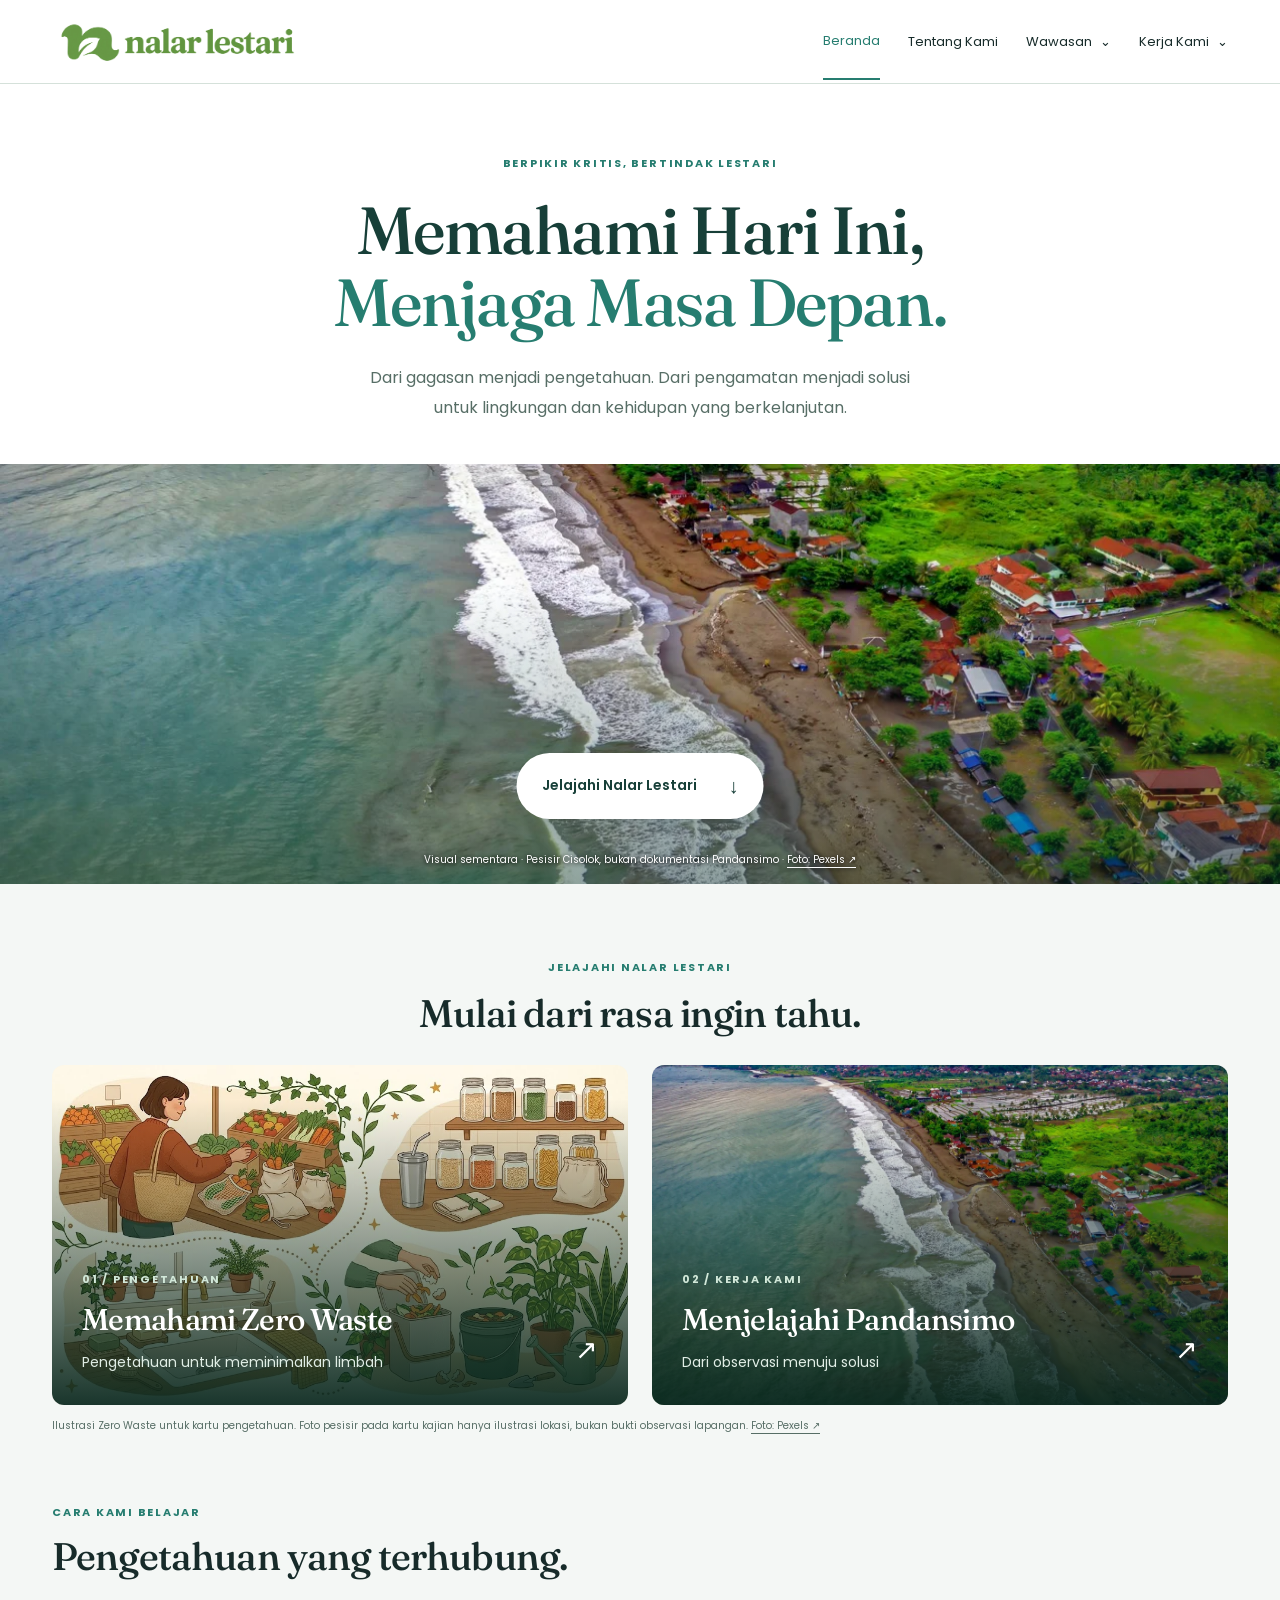
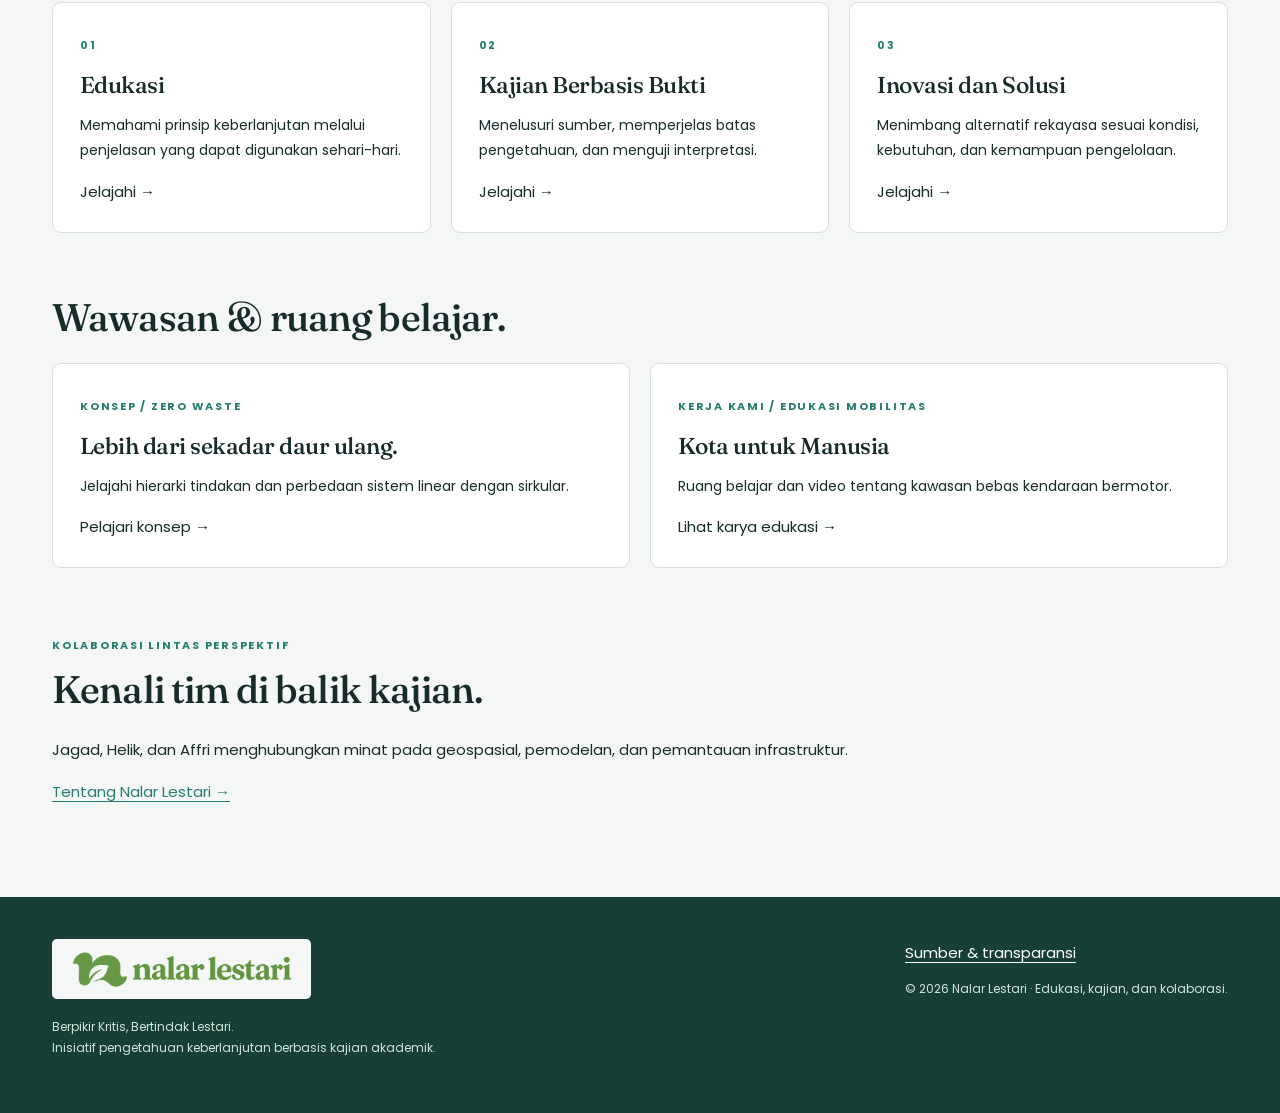
==== commit 292da08c: "Add Green Campus UGM literature study and refresh Nalar Lestari logos" ====
--- a/index.html
+++ b/index.html
@@ -1 +1 @@
-<!doctype html><html lang="id"><head><meta charset="utf-8"><meta name="viewport" content="width=device-width,initial-scale=1"><meta name="theme-color" content="#173f38"><meta name="description" content="Nalar Lestari: edukasi keberlanjutan dan kajian berbasis bukti Pantai Baru Pandansimo."><title>Nalar Lestari — Berpikir Kritis, Bertindak Lestari</title><link rel="stylesheet" href="./style.css"></head><body><a class="skip" href="#main">Langsung ke konten</a><header><div class="wrap"><a href="./" class="wordmark"><span class="symbol" aria-hidden="true">≋</span>nalar lestari.</a><button id="menu" aria-expanded="false" aria-controls="nav" aria-label="Buka navigasi">☰</button><nav id="nav" aria-label="Navigasi utama"><a href="./">Beranda</a><a href="./tentang/">Tentang Kami</a><details class="nav-dropdown" data-section="/wawasan"><summary>Wawasan <span aria-hidden="true">⌄</span></summary><div class="dropdown-panel"><a href="./wawasan/">Semua Wawasan</a><div id="knowledge-menu"></div></div></details><details class="nav-dropdown" data-section="/kerja-kami"><summary>Kerja Kami <span aria-hidden="true">⌄</span></summary><div class="dropdown-panel"><a href="./kerja-kami/">Semua Kerja Kami</a><div id="work-menu"></div></div></details></nav></div></header><main id="main"><p class="wrap">Memuat kajian…</p></main><noscript><p class="noscript">Aktifkan JavaScript untuk membaca kajian dan menggunakan fitur interaktif.</p></noscript><footer class="footer"><div class="wrap"><div><a class="wordmark" href="./">nalar lestari.</a><p>Berpikir Kritis, Bertindak Lestari.<br>Inisiatif pengetahuan keberlanjutan berbasis kajian akademik.</p></div><div><a href="./kerja-kami/pandansimo-zero-waste/#referensi">Sumber & transparansi</a><p>© 2026 Nalar Lestari · Edukasi, kajian, dan kolaborasi.</p></div></div></footer><script type="module" src="./app.js"></script></body></html>
+<!doctype html><html lang="id"><head><meta charset="utf-8"><meta name="viewport" content="width=device-width,initial-scale=1"><meta name="theme-color" content="#173f38"><meta name="description" content="Nalar Lestari: edukasi keberlanjutan dan kajian berbasis bukti Pantai Baru Pandansimo."><title>Nalar Lestari — Berpikir Kritis, Bertindak Lestari</title><link rel="icon" type="image/png" href="./assets/brandmark-nalar-lestari.png"><link rel="stylesheet" href="./style.css?v=20261118"></head><body><a class="skip" href="#main">Langsung ke konten</a><header><div class="wrap"><a href="./" class="wordmark brand-link"><span class="brand-viewport"><img src="./assets/logo-nalar-lestari.png" width="1280" height="426" alt="Nalar Lestari — Beranda" fetchpriority="high"></span></a><button id="menu" aria-expanded="false" aria-controls="nav" aria-label="Buka navigasi">☰</button><nav id="nav" aria-label="Navigasi utama"><a href="./">Beranda</a><a href="./tentang/">Tentang Kami</a><details class="nav-dropdown" data-section="/wawasan"><summary>Wawasan <span aria-hidden="true">⌄</span></summary><div class="dropdown-panel"><a href="./wawasan/">Semua Wawasan</a><div id="knowledge-menu"></div></div></details><details class="nav-dropdown" data-section="/kerja-kami"><summary>Kerja Kami <span aria-hidden="true">⌄</span></summary><div class="dropdown-panel"><a href="./kerja-kami/">Semua Kerja Kami</a><div id="work-menu"></div></div></details></nav></div></header><main id="main"><p class="wrap">Memuat kajian…</p></main><noscript><p class="noscript">Aktifkan JavaScript untuk membaca kajian dan menggunakan fitur interaktif.</p></noscript><footer class="footer"><div class="wrap"><div><a class="wordmark brand-link footer-brand" href="./"><span class="brand-viewport"><img src="./assets/logo-nalar-lestari.png" width="1280" height="426" alt="Nalar Lestari — Beranda" loading="lazy"></span></a><p>Berpikir Kritis, Bertindak Lestari.<br>Inisiatif pengetahuan keberlanjutan berbasis kajian akademik.</p></div><div><a href="./kerja-kami/pandansimo-zero-waste/#referensi">Sumber & transparansi</a><p>© 2026 Nalar Lestari · Edukasi, kajian, dan kolaborasi.</p></div></div></footer><script type="module" src="./app.js?v=20261118"></script></body></html>
--- a/style.css
+++ b/style.css
@@ -125,3 +125,45 @@
 .research-page .source,.research-page .ref,.research-page table{font-size:13px}
 @media(max-width:850px){.research-page .layout{gap:20px}.research-page .toc{gap:20px}}
 @media(max-width:700px){.study-path{grid-template-columns:1fr}.study-path a{gap:5px;padding:16px 18px}.research-page section{margin-bottom:58px}.research-brief{padding:20px}.research-page .field-story{padding:32px 0}}
+
+/* Diskusi perangkat lunak spasial. */
+.software-page{--teal:#185f50;--muted:#3a544b;font-size:16px;line-height:1.8}
+.software-page .hero p{max-width:760px;color:#344f45}
+.software-page .section-number{font-size:12px;font-weight:700;letter-spacing:.1em}
+.sw-layout{max-width:1160px;padding-top:70px;padding-bottom:35px}
+.sw-layout>section{margin-bottom:88px}
+.sw-intro{display:grid;grid-template-columns:.92fr 1.08fr;gap:55px;align-items:start}
+.sw-intro h2{max-width:480px;margin-bottom:0}
+.sw-intro p{margin:0 0 18px;color:#3a544b}
+.sw-intro .sw-lead{font-size:19px;line-height:1.7;color:#173f38}
+.sw-heading{display:flex;align-items:end;justify-content:space-between;gap:30px;margin-bottom:22px}
+.sw-heading h2{margin-bottom:0;max-width:620px}.sw-heading p{max-width:420px;margin:0;color:#3a544b;font-size:14px;line-height:1.7}
+.sw-video{margin:26px 0 12px;overflow:hidden}
+.sw-video-fallback{margin:12px 0;color:#3a544b;font-size:13px}.sw-video-fallback a,.sw-read{font-weight:600;color:#155b4a}
+.sw-cards{display:grid;grid-template-columns:repeat(3,minmax(0,1fr));gap:18px;margin-top:28px}
+.sw-card{display:flex;flex-direction:column;align-items:flex-start;background:#fff;border:1px solid #cadbd0;border-radius:12px;padding:26px;min-width:0}
+.sw-card-index{font-size:11px;line-height:1.5;letter-spacing:.09em;font-weight:700;color:#185f50}
+.sw-card h3{margin:19px 0 11px;font-size:25px;color:#173f38;overflow-wrap:anywhere}
+.sw-card strong{color:#173f38;font-size:14px;line-height:1.5}.sw-card p{font-size:14px;line-height:1.75;color:#3a544b;margin:13px 0 16px}
+.sw-speaker{font-size:12px;line-height:1.6;color:#3a544b;margin-bottom:24px}.sw-read{margin-top:auto;text-decoration:none;font-size:13px}.sw-read:hover{text-decoration:underline}
+.sw-flow-section>p{max-width:800px}.sw-flow{display:grid;grid-template-columns:repeat(3,minmax(0,1fr));gap:14px;margin:28px 0}
+.sw-flow>div{background:#e6f0e8;border-top:3px solid #2c8069;padding:22px 20px;border-radius:0 0 9px 9px}
+.sw-flow span{display:block;color:#185f50;font-size:12px;font-weight:700}.sw-flow strong{display:block;color:#173f38;margin:9px 0;font-size:15px}.sw-flow p{font-size:13px;color:#3a544b;margin:0;line-height:1.7}
+.sw-note{border-left:3px solid #185f50;background:#e8f0ea;padding:17px 20px;color:#2a473a;font-size:13px;line-height:1.75}
+.sw-details{display:grid;gap:12px;margin-top:30px}.sw-detail{background:#fff;border:1px solid #c9dbce;border-radius:11px;overflow:hidden;scroll-margin-top:105px}
+.sw-detail summary{display:flex;align-items:center;gap:18px;padding:22px 25px;cursor:pointer;list-style:none;color:#173f38}
+.sw-detail summary::-webkit-details-marker{display:none}.sw-detail summary:hover{background:#f0f6f1}.sw-detail summary:focus-visible{outline:3px solid #bc8d38;outline-offset:-4px}
+.sw-detail-number{font-family:'Fraunces',serif;font-size:25px;color:#236e5a}.sw-detail-label{display:flex;flex:1;flex-direction:column;gap:2px;line-height:1.4}.sw-detail-label strong{font-family:'Fraunces',serif;font-size:21px;font-weight:600}.sw-detail-label small{color:#3a544b;font-size:12px}.sw-detail-action:before{content:'+';font-size:25px;color:#185f50}.sw-detail[open] .sw-detail-action:before{content:'−'}
+.sw-detail-body{padding:10px 32px 34px;border-top:1px solid #d5e4d8;color:#253e34}.sw-detail-body>h3{margin:27px 0 10px;max-width:750px;font-size:27px;line-height:1.25}.sw-credit{font-size:12px;color:#3a544b;margin:0 0 28px}.sw-text-section{margin:30px 0}.sw-text-section h4,.sw-references h4{font-family:'Fraunces',serif;font-size:21px;line-height:1.3;color:#173f38;margin:0 0 12px}.sw-text-section h5{font-size:14px;color:#173f38;margin:22px 0 8px}.sw-text-section p{max-width:780px;font-size:15px;line-height:1.85;margin:0 0 14px}.sw-references{background:#edf4ee;padding:22px 24px;border-radius:8px}.sw-references ul{margin:0;padding-left:20px}.sw-references li{margin:9px 0;font-size:13px;line-height:1.6}.sw-references a{color:#155b4a;overflow-wrap:anywhere}
+.sw-lens-section>p{max-width:800px}.sw-lenses{display:grid;grid-template-columns:repeat(2,minmax(0,1fr));gap:15px;margin:26px 0}.sw-lenses>div{padding:22px 24px;background:#fff;border:1px solid #d2e0d5;border-radius:9px}.sw-lenses strong{color:#173f38}.sw-lenses p{font-size:14px;color:#3a544b;margin:8px 0 0}
+.sw-next{display:flex;justify-content:space-between;gap:40px;background:#173f38;color:#fff;border-radius:13px;padding:38px 42px}.sw-next h2{margin-bottom:12px}.sw-next p{color:#d8e9de;margin:0}.sw-next .section-number{color:#c1e1ce}.sw-next-links{display:flex;flex-direction:column;justify-content:center;min-width:260px;gap:13px}.sw-next-links a{color:#fff;font-weight:600;font-size:13px;text-decoration:none}.sw-next-links a:hover{text-decoration:underline}
+@media(max-width:850px){.sw-intro{grid-template-columns:1fr;gap:18px}.sw-cards{grid-template-columns:1fr 1fr}.sw-heading{align-items:start;flex-direction:column;gap:12px}.sw-heading p{max-width:680px}.sw-layout{padding-top:50px}}
+@media(max-width:600px){.sw-layout{padding-top:35px}.sw-layout>section{margin-bottom:60px}.sw-cards,.sw-flow,.sw-lenses{grid-template-columns:1fr}.sw-card{padding:23px}.sw-card h3{margin:12px 0 8px}.sw-speaker{margin-bottom:14px}.sw-detail summary{padding:19px;gap:12px}.sw-detail-body{padding:8px 21px 26px}.sw-detail-body>h3{font-size:23px}.sw-intro .sw-lead{font-size:17px}.sw-next{display:block;padding:28px 24px}.sw-next-links{min-width:0;margin-top:20px}.sw-video-fallback{font-size:13px}}
+
+/* Supplied Nalar Lestari identity; transparent source pixels are unchanged. */
+.brand-link{flex-shrink:0;line-height:1;min-height:44px}.brand-viewport{display:block;position:relative;width:250px;height:53px;overflow:hidden}.brand-viewport img{position:absolute;top:50%;left:0;transform:translateY(-50%);display:block;width:100%;height:auto;max-width:none}.footer-brand{display:inline-flex;background:#f4f7f5;border-radius:5px;padding:5px 12px;margin-bottom:5px}.footer-brand .brand-viewport{width:235px;height:50px}
+@media(max-width:850px) and (min-width:601px){header .brand-viewport{width:215px;height:46px}header nav{gap:18px}header .wrap{padding-left:24px;padding-right:24px}}
+@media(max-width:600px){header .brand-viewport{width:224px;height:48px}.footer-brand .brand-viewport{width:224px;height:48px}}
+@media(max-width:360px){header .brand-viewport{width:202px;height:45px}}
+
+@media(max-width:760px){header{height:70px}header #menu{display:block;padding:4px 10px}header nav{display:none;position:absolute;top:70px;left:0;right:0;background:#fff;padding:15px 25px;box-shadow:0 12px 18px #173f3810}header nav.open{display:flex;flex-direction:column;gap:0;max-height:calc(100dvh - 70px);overflow-y:auto}header nav a{padding:12px 0}header .nav-dropdown summary{padding:12px 0}header .dropdown-panel{position:static;box-shadow:none;min-width:0;margin:0 0 10px;border-radius:5px;background:#f4f7f5}header .dropdown-panel a{padding:10px 14px}header .nav-dropdown.section-active>summary{border:0}}
